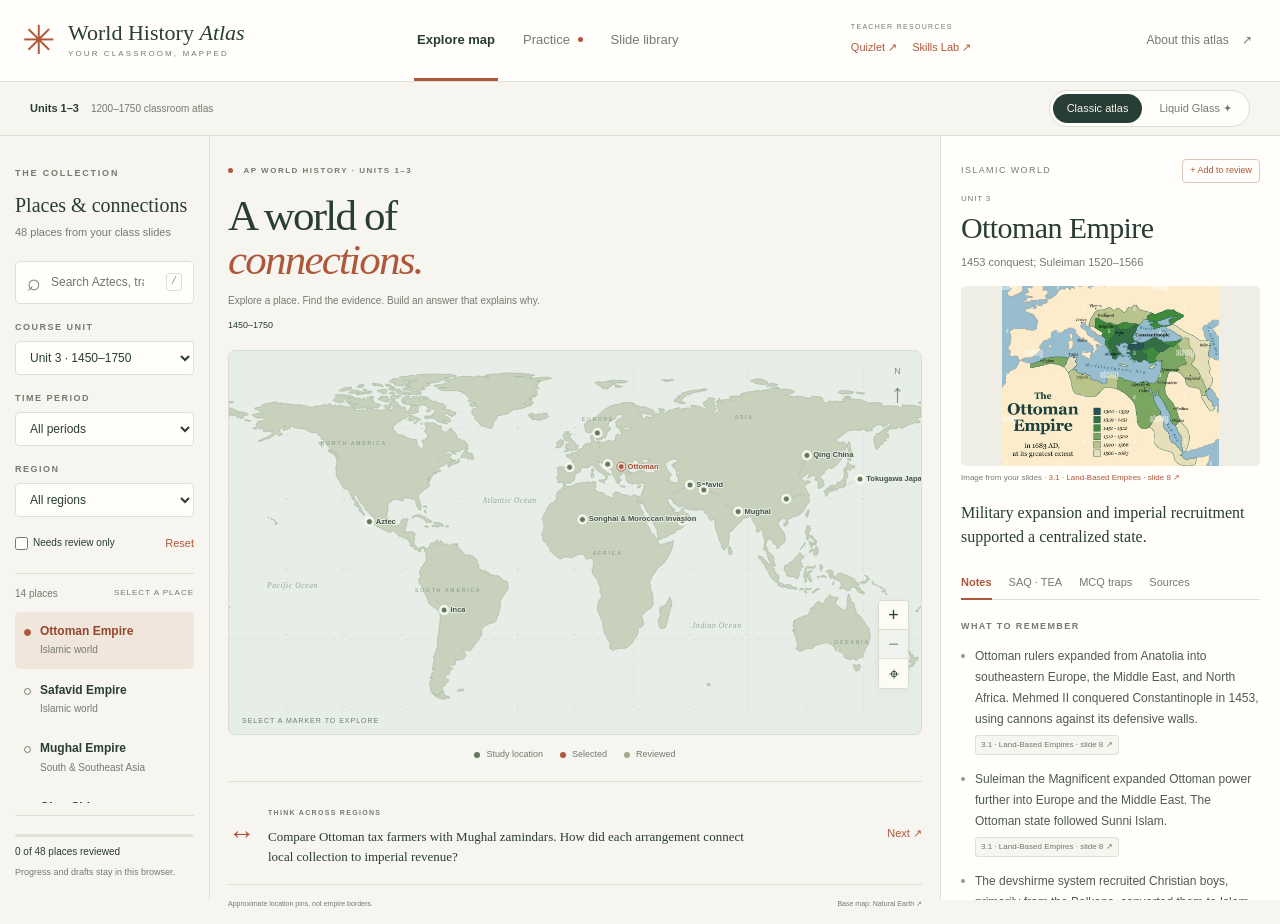
==== classic.html @ a4785c1b "Prototype live map glass navigation and marker previews" ====
<!doctype html>
<html lang="en" data-default-theme="classic" data-theme="classic">
<head>
  <meta charset="utf-8">
  <meta name="viewport" content="width=device-width,initial-scale=1">
  <meta name="description" content="An offline AP World History study atlas built from your classroom slides. Explore places, practice TEA responses, and revise with source-linked questions.">
  <meta name="theme-color" content="#f7f5ef">
  <title>World History Atlas · Classic</title>
  <link rel="icon" href="assets/favicon.svg" type="image/svg+xml">
  <script src="theme.js"></script>
  <link rel="stylesheet" href="styles.css">
  <link rel="stylesheet" href="unit3.css">
  <link rel="stylesheet" href="glass.css">
  <link rel="stylesheet" href="ocean-glass.css?v=classic-ocean">
  <link rel="stylesheet" href="live-glass.css?v=prototype-1">
  <script src="land.js" defer></script>
  <script src="sources.js" defer></script>
  <script src="data.js" defer></script>
  <script src="app.js?v=live-preview-1" defer></script>
  <script src="ocean-glass.js?v=classic-ocean" defer></script>
  <script src="live-glass.js?v=prototype-1" defer></script>
</head>
<body>
  <a href="#main" class="skip-link">Skip to study content</a>
  <header class="site-header">
    <a href="#explore" class="brand" aria-label="World History Atlas home"><span class="brand-symbol" aria-hidden="true">✳</span><span>World History <em>Atlas</em><small>YOUR CLASSROOM, MAPPED</small></span></a>
    <nav aria-label="Main navigation">
      <button class="nav-button active" data-view="explore" aria-current="page">Explore map</button>
      <button class="nav-button" data-view="practice">Practice <span class="nav-dot" aria-hidden="true"></span></button>
      <button class="nav-button" data-view="library">Slide library</button>
    </nav>
    <div class="teacher-links" role="group" aria-label="Teacher resources">
      <span class="teacher-links-label">TEACHER RESOURCES</span>
      <div class="teacher-links-items">
        <a href="https://quizlet.com/class/31576935/materials" target="_blank" rel="noopener noreferrer" aria-label="Open your teacher’s Quizlet class in a new tab">Quizlet ↗</a>
        <a href="https://ap-history-skills-lab.netlify.app/" target="_blank" rel="noopener noreferrer" aria-label="Open your teacher’s AP History Skills Lab in a new tab">Skills Lab ↗</a>
      </div>
    </div>
    <button class="about-button" id="about-button" aria-label="About sources and map">About this atlas <span aria-hidden="true">↗</span></button>
  </header>
  <div class="edition-toolbar">
    <div class="edition-scope"><strong>Units 1–3</strong><span>1200–1750 classroom atlas</span></div>
    <div class="edition-switch" role="group" aria-label="Choose a visual style">
      <a id="theme-classic" data-theme-choice="classic" href="classic.html" aria-current="page">Classic atlas</a>
      <a id="theme-glass" data-theme-choice="glass" href="glass.html">Liquid Glass <span aria-hidden="true">✦</span></a>
    </div>
  </div>
  <main id="main" tabindex="-1">
    <section id="view-explore" class="view explore-view" aria-label="Explore the study map">
      <aside class="sidebar" aria-label="Search and filter locations">
        <div class="sidebar-intro"><span class="eyebrow">THE COLLECTION</span><h2>Places & connections</h2><p><span id="entry-count">0</span> places from your class slides</p></div>
        <label class="search-box"><span aria-hidden="true">⌕</span><input id="search" type="search" placeholder="Search Aztecs, trade…" aria-label="Search places and study notes"><kbd>/</kbd></label>
        <div class="filter-section unit-filter"><label for="unit">COURSE UNIT</label><select id="unit"><option value="all">All units</option><option value="units12">Units 1–2 · 1200–1450</option><option value="unit3">Unit 3 · 1450–1750</option></select></div>
        <div class="filter-section"><label for="period">TIME PERIOD</label><select id="period"><option value="all">All periods</option><option value="core">1200–1450</option><option value="earlymodern">1450–1750 · Unit 3</option><option value="before">Before 1200 · context</option><option value="after">Later extensions · Units 1–2</option></select></div>
        <div class="filter-section"><label for="region">REGION</label><select id="region"><option value="all">All regions</option></select></div>
        <div class="revision-line"><label><input type="checkbox" id="revision-only"> Needs review only</label><button id="clear-filters" class="text-button">Reset</button></div>
        <div class="list-heading"><span id="result-count" role="status" aria-live="polite"></span><span>SELECT A PLACE</span></div>
        <div id="location-list" class="location-list" aria-label="Filtered study locations"></div>
        <div class="sidebar-bottom"><span class="progress-track"><span id="progress-bar"></span></span><p id="progress-label"></p><small>Progress and drafts stay in this browser.</small></div>
      </aside>
      <section class="atlas-stage" aria-label="World map">
        <div class="atlas-heading"><div class="eyebrow"><span class="live-dot"></span> AP WORLD HISTORY · UNITS 1–3</div><h1>A world of<br><em>connections.</em></h1><p>Explore a place. Find the evidence.<br> Build an answer that explains why.</p><div class="scope-note" id="scope-note">1200–1750 <span>Now including Unit 3: land-based empires</span></div></div>
        <div id="map-wrap" class="map-wrap">
          <div id="ocean-surface" class="ocean-surface" aria-hidden="true" data-renderer="pending">
            <canvas id="ocean-canvas"></canvas>
            <svg class="ocean-svg-fallback" viewBox="0 0 1100 610" preserveAspectRatio="none" focusable="false">
              <defs><filter id="ocean-photo-refraction" x="-12%" y="-12%" width="124%" height="124%" color-interpolation-filters="sRGB"><feTurbulence type="fractalNoise" baseFrequency="0.007 0.011" numOctaves="2" seed="12" result="ocean-flow"/><feGaussianBlur in="ocean-flow" stdDeviation="2.4" result="ocean-normal"/><feDisplacementMap in="SourceGraphic" in2="ocean-normal" scale="46" xChannelSelector="R" yChannelSelector="G"/></filter></defs>
              <image id="ocean-fallback-photo" x="-40" y="-24" width="1180" height="658" preserveAspectRatio="xMidYMid slice" filter="url(#ocean-photo-refraction)"/>
            </svg>
          </div>
          <svg id="world-map" viewBox="0 0 1100 610" role="group" aria-label="Interactive world study map. Select a marker, or use the location list. Drag to pan; use the zoom buttons to zoom.">
            <defs><pattern id="ocean-dots" width="12" height="12" patternUnits="userSpaceOnUse"><circle cx="1" cy="1" r="0.65" fill="#bfcbc6" opacity=".42"/></pattern></defs>
            <rect width="1100" height="610" fill="url(#ocean-dots)"/>
            <g id="map-world"><g id="graticule" aria-hidden="true"></g><g id="land" aria-hidden="true"></g><g id="map-labels" aria-hidden="true"></g><g id="markers"></g></g>
          </svg>
          <div class="map-controls" aria-label="Map controls"><button id="zoom-in" aria-label="Zoom in">+</button><button id="zoom-out" aria-label="Zoom out">−</button><button id="zoom-reset" aria-label="Reset map view">⌖</button></div>
          <div class="map-north" aria-hidden="true">N<span>↑</span></div>
          <div class="map-tooltip" id="map-tooltip" role="status"></div>
          <p class="map-help">SELECT A MARKER TO EXPLORE <span>Drag to pan · + / − to zoom</span></p>
        </div>
        <div class="map-legend"><span><i class="legend-dot"></i> Study location</span><span><i class="legend-dot selected"></i> Selected</span><span><i class="legend-dot known"></i> Reviewed</span></div>
        <div class="connection-note"><span class="note-icon" aria-hidden="true">↔</span><div><span class="eyebrow">THINK ACROSS REGIONS</span><p id="connection-text">Compare how states organized power, adapted to their environments, and connected through exchange.</p></div><button class="text-button" id="connection-next" aria-label="Next comparison idea">Next ↗</button></div>
        <footer class="map-footer"><span>Approximate location pins, not empire borders.</span><a class="ocean-credit" href="https://pixnio.com/media/dark-dark-blue-liquid-shadow-surface" target="_blank" rel="noopener noreferrer">Ocean photo · Adrian Pelletier ↗</a><a href="https://www.naturalearthdata.com/downloads/110m-physical-vectors/" target="_blank" rel="noreferrer">Base map: Natural Earth ↗</a></footer>
      </section>
      <aside id="detail-panel" class="detail-panel" aria-label="Selected location study panel" tabindex="-1"></aside>
    </section>

    <section id="view-practice" class="view practice-view" hidden aria-label="Practice and revision">
      <div class="page-intro"><span class="eyebrow">RECALL, EXPLAIN, CONNECT</span><h1>Make it <em>stick.</em></h1><p>Questions drawn from your classroom slides. Use the map’s filters to focus a session.</p></div>
      <div class="practice-layout">
        <aside class="practice-settings">
          <h2>Your revision session</h2><p id="practice-scope"></p>
          <label for="question-count">Questions</label><select id="question-count"><option value="10">Up to 10 questions</option><option value="20">Up to 20 questions</option><option value="all">All matching questions</option></select>
          <label class="check-label"><input id="quiz-review-only" type="checkbox"> Only places marked for review</label>
          <button id="start-quiz" class="primary-button">Start a session <span>→</span></button>
          <button id="resume-missed" class="secondary-button" hidden>Retry missed questions</button>
          <div class="practice-resources">
            <span class="eyebrow">PRACTICE WITH YOUR TEACHER</span>
            <a href="https://quizlet.com/class/31576935/materials" target="_blank" rel="noopener noreferrer">Quizlet class <span aria-hidden="true">↗</span><small>Open the class materials and question sets.</small></a>
            <a href="https://ap-history-skills-lab.netlify.app/" target="_blank" rel="noopener noreferrer">AP History Skills Lab <span aria-hidden="true">↗</span><small>SAQ prompts, teacher examples, and self-checks.</small></a>
          </div>
          <div class="practice-tip"><span class="eyebrow">A SMALL STUDY HABIT</span><p>Choose an answer before checking. Read the explanation, then open the source when you need the evidence.</p></div>
          <p class="muted small">These are original practice questions derived from the slides, not official College Board questions.</p>
        </aside>
        <div id="quiz-area" class="quiz-area" aria-live="polite"></div>
      </div>
    </section>

    <section id="view-library" class="view library-view" hidden aria-label="Classroom slide library">
      <div class="page-intro"><span class="eyebrow">GO BACK TO THE EVIDENCE</span><h1>Your classroom <em>library.</em></h1><p id="library-description">Original text, speaker notes where present, and embedded images from every classroom deck.</p></div>
      <div class="library-controls"><label class="search-box"><span aria-hidden="true">⌕</span><input id="library-search" type="search" placeholder="Search original slide text…" aria-label="Search slide library"></label><label class="sr-only" for="library-unit">Filter library by unit</label><select id="library-unit"><option value="all">All units</option><option value="units12">Units 1–2</option><option value="unit3">Unit 3</option></select><label class="sr-only" for="deck-filter">Filter by deck</label><select id="deck-filter"><option value="all">All classroom decks</option></select><button id="review-issues" class="secondary-button">Source notes to check</button></div>
      <div id="library-count" class="muted" role="status"></div><div id="slide-grid" class="slide-grid"></div><div id="library-pagination" class="pagination"></div>
    </section>
  </main>
  <dialog id="source-dialog" aria-labelledby="dialog-title"><div class="dialog-top"><span class="eyebrow">CLASSROOM SOURCE</span><button id="dialog-close" class="icon-button" aria-label="Close dialog">×</button></div><div id="dialog-content"></div></dialog>
  <div id="toast" class="toast" role="status" aria-live="polite"></div>
  <svg class="liquid-optics-defs" width="0" height="0" aria-hidden="true" focusable="false"><defs><filter id="atlas-control-refraction" x="-25%" y="-40%" width="150%" height="180%" color-interpolation-filters="sRGB"><feTurbulence type="fractalNoise" baseFrequency="0.019 0.052" numOctaves="2" seed="8" result="button-height"/><feGaussianBlur in="button-height" stdDeviation="1.15" result="button-normal"/><feDisplacementMap in="SourceGraphic" in2="button-normal" scale="18" xChannelSelector="R" yChannelSelector="G"/></filter></defs></svg>
  <noscript>This atlas needs JavaScript. Enable it in your browser and reopen this page.</noscript>
</body>
</html>
---- styles.css ----
:root{--paper:#f7f5ef;--white:#fffefa;--ink:#283d35;--muted:#747b72;--line:#dedfd5;--accent:#ae573b;--accent-bg:#f1e6dc;--sea:#e7ede7;--land:#c8d1bb;--sans:"Segoe UI",Arial,sans-serif;--serif:Georgia,"Times New Roman",serif}*{box-sizing:border-box}body{margin:0;color:var(--ink);background:var(--paper);font:14px/1.55 var(--sans)}button,input,select,textarea{font:inherit;color:inherit}button,a,input,select,textarea{-webkit-tap-highlight-color:transparent}button{cursor:pointer}button:disabled{cursor:default;opacity:.5}button{border:0;background:none}a{color:inherit;text-underline-offset:3px}button:focus-visible,a:focus-visible,input:focus-visible,select:focus-visible,textarea:focus-visible,[tabindex]:focus-visible{outline:3px solid #ae573b;outline-offset:3px}input[type=checkbox]{accent-color:var(--accent)}[hidden]{display:none!important}.sr-only{position:absolute;width:1px;height:1px;padding:0;margin:-1px;overflow:hidden;clip:rect(0,0,0,0);white-space:nowrap;border:0}.skip-link{position:fixed;top:-60px;left:12px;background:var(--ink);color:white;padding:10px;z-index:100}.skip-link:focus{top:8px}.site-header{height:82px;display:flex;align-items:center;justify-content:space-between;padding:0 30px;border-bottom:1px solid var(--line);gap:20px;background:var(--white)}.brand{display:flex;align-items:center;gap:12px;text-decoration:none;font:22px var(--serif);white-space:nowrap}.brand em{font-weight:normal}.brand-symbol{font:40px var(--serif);color:var(--accent)}.brand small{display:block;font:8px/2 var(--sans);letter-spacing:2.1px;color:var(--muted)}nav{display:flex;align-self:stretch;gap:22px}.nav-button{position:relative;padding:0 3px;color:#747b72;font-size:13px}.nav-button.active{color:var(--ink);font-weight:600}.nav-button.active:after{content:"";position:absolute;bottom:0;left:0;right:0;height:3px;background:var(--accent)}.nav-dot{display:inline-block;width:5px;height:5px;background:var(--accent);border-radius:50%;margin:0 0 2px 4px}.about-button{font-size:12px;color:var(--muted)}.about-button span{margin-left:10px}.explore-view{display:grid;grid-template-columns:235px minmax(350px,1fr) 385px;min-height:calc(100vh - 82px)}.sidebar{padding:27px 20px 20px;border-right:1px solid var(--line);display:flex;flex-direction:column;max-height:calc(100vh - 82px);position:sticky;top:0}.eyebrow{font-size:9px;font-weight:650;letter-spacing:1.8px;line-height:1.5;color:var(--muted)}h1,h2,h3,p{margin-top:0}h2{font:23px/1.2 var(--serif);font-weight:normal}.sidebar h2{font:20px/1.25 var(--serif);margin:10px 0 6px}.sidebar-intro p{font-size:11px;color:var(--muted);margin:0 0 20px}.search-box{display:flex;align-items:center;gap:8px;border:1px solid var(--line);border-radius:5px;background:var(--white);padding:9px 11px}.search-box>span{font-size:23px;line-height:1;color:var(--muted)}.search-box input{width:100%;min-width:0;outline:none;border:none;background:transparent;font-size:12px}.search-box:focus-within{outline:2px solid var(--accent);outline-offset:2px}.search-box kbd{font-size:10px;border:1px solid var(--line);padding:0 4px;border-radius:3px;color:#8b9188}.filter-section{margin-top:17px}.filter-section>label,.practice-settings>label:not(.check-label){display:block;font-size:9px;letter-spacing:1.5px;color:var(--muted);margin-bottom:6px;font-weight:600}select{border:1px solid var(--line);background:var(--white);padding:8px 25px 8px 10px;width:100%;border-radius:4px;font-size:12px}.revision-line{display:flex;align-items:center;justify-content:space-between;font-size:10px;margin:16px 0 19px;gap:6px}.revision-line label{display:flex;align-items:center;gap:5px}.revision-line input{margin:0}.text-button{font-size:11px;color:var(--accent);padding:2px 0;white-space:nowrap}.list-heading{display:flex;justify-content:space-between;align-items:center;font-size:8px;letter-spacing:1px;color:var(--muted);padding:12px 0 9px;border-top:1px solid var(--line)}.list-heading span:first-child{letter-spacing:0;font-size:10px}.location-list{overflow-y:auto;flex:1;min-height:140px;scrollbar-width:thin;padding-right:4px;margin-right:-4px}.location-item{width:100%;display:flex;gap:9px;align-items:flex-start;text-align:left;border-radius:5px;padding:11px 9px;margin:2px 0;transition:background .15s}.location-item:hover{background:#eeeee5}.location-item.active{background:var(--accent-bg);color:#94462d}.location-item .place-dot{flex-shrink:0;border:1.5px solid currentColor;width:7px;height:7px;border-radius:50%;margin-top:6px;color:#72816c}.location-item.active .place-dot{color:var(--accent);background:var(--accent)}.location-item .place-dot.known{background:#6e826b;color:#6e826b}.location-item strong{font-size:12px;font-weight:600;display:block;line-height:1.35}.location-item small{font-size:10px;display:block;color:var(--muted);margin-top:3px}.sidebar-bottom{padding-top:18px;margin-top:12px;border-top:1px solid var(--line)}.progress-track{height:3px;background:#e2e3d8;display:block;border-radius:3px;overflow:hidden}.progress-track>span{height:100%;background:#798a70;display:block;transition:width .3s}.sidebar-bottom p{font-size:10px;margin:7px 0 1px}.sidebar-bottom small{font-size:9px;color:var(--muted)}.atlas-stage{min-width:0;padding:0 26px;display:flex;flex-direction:column;overflow:hidden}.atlas-heading{padding-top:29px;position:relative}.atlas-heading .eyebrow{font-size:8px;letter-spacing:1.5px}.live-dot{display:inline-block;width:5px;height:5px;border-radius:50%;background:var(--accent);margin-right:7px}.atlas-heading h1{font:49px/1.02 var(--serif);letter-spacing:-1.8px;margin:17px 0 14px}.atlas-heading h1 em{font-weight:normal;color:var(--accent)}.atlas-heading p{position:absolute;right:0;top:73px;font-size:11px;color:var(--muted);line-height:1.85}.scope-note{font-size:9px;color:var(--ink);margin-bottom:20px}.scope-note>span{color:var(--muted);margin-left:13px;font-size:8px}.map-wrap{position:relative;min-width:0;background:var(--sea);border:1px solid #d8dfd5;border-radius:7px;overflow:hidden;flex:1;min-height:370px;max-height:570px;display:flex;align-items:center;justify-content:center}#world-map{width:100%;height:100%;min-height:370px;touch-action:none;cursor:grab;display:block}#world-map.dragging{cursor:grabbing}#land path{fill:var(--land);stroke:#aab9a1;stroke-width:.65;vector-effect:non-scaling-stroke}#graticule path{fill:none;stroke:#c8d1c8;stroke-width:.65;stroke-dasharray:2 6;opacity:.8;vector-effect:non-scaling-stroke}.continent-label{fill:#718073;font:8px var(--sans);letter-spacing:3px;opacity:.8}.ocean-label{fill:#82948c;font:italic 12px var(--serif);letter-spacing:1px;opacity:.8}.marker{cursor:pointer;outline:none}.marker .marker-halo{fill:#fffdf8;stroke:#fffdf8;stroke-width:2;opacity:.9}.marker .marker-core{fill:#617958;stroke:var(--sea);stroke-width:1.5}.marker.reviewed .marker-core{fill:#8e9f7d}.marker.selected .marker-core{fill:var(--accent)}.marker.selected .marker-halo{stroke:var(--accent);stroke-width:1.5}.marker:hover .marker-halo,.marker:focus-visible .marker-halo{stroke:var(--accent);stroke-width:3}.marker-label{font:12px var(--sans);font-weight:600;fill:#42523f;paint-order:stroke;stroke:#e7ede7;stroke-width:3px;stroke-linejoin:round;pointer-events:none}.marker.selected .marker-label{fill:#a24b31}.marker .leader{stroke:#7d8c78;stroke-width:.6;stroke-dasharray:2 2;pointer-events:none}.map-controls{position:absolute;bottom:45px;right:12px;display:flex;flex-direction:column;box-shadow:0 2px 8px #3147340b;border:1px solid #d5ddcf;border-radius:4px;overflow:hidden}.map-controls button{background:#fcfcf5;width:29px;height:29px;font-size:18px;line-height:1;border-bottom:1px solid #d5ddcf}.map-controls button:last-child{border-bottom:none}.map-controls button:hover{background:var(--accent-bg)}.map-north{position:absolute;top:16px;right:17px;font-size:9px;text-align:center;line-height:1;color:#7f8f7c}.map-north span{display:block;font:26px var(--serif);margin-top:3px}.map-help{position:absolute;bottom:8px;left:13px;right:12px;margin:0;font-size:7px;letter-spacing:1px;color:#6d7e70;pointer-events:none}.map-help span{float:right;letter-spacing:0}.map-tooltip{position:absolute;display:none;background:#293e36;color:#fffaf0;box-shadow:0 3px 15px #21362d22;border-radius:4px;padding:6px 10px;font-size:11px;pointer-events:none;z-index:5;max-width:220px}.map-tooltip.visible{display:block}.map-legend{display:flex;gap:17px;justify-content:center;font-size:9px;color:var(--muted);padding:13px 0 19px}.map-legend>span{display:flex;align-items:center;gap:6px}.legend-dot{width:6px;height:6px;border-radius:50%;background:#617958;display:inline-block}.legend-dot.selected{background:var(--accent)}.legend-dot.known{background:#a1ad8a}.connection-note{display:flex;gap:13px;align-items:center;padding:18px 0;border-top:1px solid var(--line);border-bottom:1px solid var(--line);margin-top:auto}.note-icon{font:27px var(--serif);color:var(--accent)}.connection-note .eyebrow{font-size:8px;letter-spacing:1.3px}.connection-note p{font:14px/1.5 var(--serif);margin:5px 0 0;max-width:480px}.connection-note button{margin-left:auto}.map-footer{font-size:8px;display:flex;justify-content:space-between;gap:8px;color:var(--muted);padding:14px 0}.map-footer a{text-decoration:none}.detail-panel{border-left:1px solid var(--line);background:var(--white);padding:24px 25px;max-height:calc(100vh - 82px);overflow:auto;position:sticky;top:0;scrollbar-width:thin}.detail-topline{display:flex;align-items:center;justify-content:space-between;font-size:9px;color:var(--muted);margin-bottom:10px}.detail-topline>span{letter-spacing:1.4px;text-transform:uppercase}.save-button{color:var(--accent);border:1px solid #dcc7b8;border-radius:4px;font-size:9px;padding:4px 7px}.save-button.saved{background:var(--accent-bg)}.detail-panel h2{font:33px/1.08 var(--serif);margin:5px 0 9px;letter-spacing:-.6px}.date-line{font-size:11px;color:var(--muted);margin-bottom:15px}.detail-figure{margin:0}.detail-figure button{padding:0;display:block;width:100%;background:#eeeee6;border-radius:5px;overflow:hidden}.detail-figure img{width:100%;height:180px;object-fit:contain;display:block}.detail-figure figcaption{font-size:8px;color:var(--muted);margin-top:6px}.detail-figure figcaption button{display:inline;background:none;color:var(--accent);width:auto;font-size:8px}.detail-summary{font:16px/1.5 var(--serif);margin:17px 0}.detail-tabs{display:flex;border-bottom:1px solid var(--line);gap:19px;margin:16px 0 20px}.detail-tabs button{font-size:11px;color:var(--muted);padding:8px 0;position:relative}.detail-tabs button.active{font-weight:600;color:var(--accent)}.detail-tabs button.active:after{content:"";height:2px;background:var(--accent);position:absolute;left:0;right:0;bottom:-1px}.detail-subhead{font-size:9px;letter-spacing:1.4px;color:var(--muted);margin:19px 0 12px}.fact-list{padding:0;list-style:none;margin:0}.fact-list li{padding:0 0 14px 14px;position:relative;font-size:12px;line-height:1.75;color:#4e5a50}.fact-list li:before{content:"";position:absolute;left:0;top:8px;width:4px;height:4px;border-radius:50%;background:#8f9b83}.source-chips{display:flex;flex-wrap:wrap;gap:5px;margin:8px 0 16px}.source-chip{font-size:9px;color:#6e786c;border:1px solid var(--line);border-radius:3px;padding:3px 6px;background:var(--paper)}.source-chip:hover{border-color:var(--accent);color:var(--accent)}.review-actions{display:flex;gap:8px;border-top:1px solid var(--line);padding-top:17px;margin-top:17px}.review-actions button{flex:1;font-size:10px;padding:9px;border:1px solid var(--line);border-radius:4px}.review-actions button.chosen{background:#e8eddf;border-color:#a9b69b}.review-actions button.review.chosen{background:var(--accent-bg);border-color:#d9ac93}.derived-label{font-size:9px;color:var(--muted);line-height:1.6}.prompt-box{background:#f2f0e7;border-left:2px solid #a7b39a;padding:13px;font:15px/1.5 var(--serif);margin-bottom:15px}.tea-line{display:grid;grid-template-columns:24px 1fr;gap:9px;margin:14px 0}.tea-letter{width:23px;height:23px;border:1px solid #b7c0ad;display:flex;align-items:center;justify-content:center;color:#718269;border-radius:50%;font:13px var(--serif)}.tea-line strong{display:block;font-size:9px;letter-spacing:1px;text-transform:uppercase;color:var(--muted);margin-bottom:4px}.tea-line p{font-size:12px;margin:0;color:#4e5a50}.primary-button,.secondary-button{border-radius:4px;padding:11px 16px;font-size:12px;display:inline-flex;align-items:center;justify-content:space-between;gap:12px}.primary-button{background:var(--ink);color:#fffaf0}.primary-button:hover{background:#40594b}.secondary-button{border:1px solid #cfd2c3;background:var(--white)}.secondary-button:hover{background:#efeee4}.wide{width:100%;margin:9px 0}.draft-field{display:block;margin:12px 0;font-size:10px;color:var(--muted)}textarea{display:block;width:100%;margin-top:5px;min-height:73px;resize:vertical;border:1px solid var(--line);border-radius:4px;padding:9px;background:#fffdf8;font-size:11px;line-height:1.6}.draft-status{font-size:9px;color:var(--muted)}.trap{padding:13px 0;border-bottom:1px solid var(--line);display:flex;gap:10px}.trap>span{color:var(--accent);font:19px var(--serif)}.trap p{margin:0;font-size:12px;line-height:1.75}.view:not(.explore-view){max-width:1180px;margin:auto;padding:40px 36px 70px}.page-intro{margin-bottom:30px}.page-intro h1{font:50px/1.1 var(--serif);letter-spacing:-1.5px;margin:13px 0}.page-intro h1 em{color:var(--accent);font-weight:normal}.page-intro p{color:var(--muted);max-width:680px;font-size:13px}.practice-layout{display:grid;grid-template-columns:285px 1fr;border-top:1px solid var(--line);padding-top:30px;gap:50px}.practice-settings{border-right:1px solid var(--line);padding-right:28px}.practice-settings h2{font-size:22px}.practice-settings>p{font-size:12px;color:var(--muted)}.practice-settings .primary-button{width:100%;margin:15px 0}.practice-settings .secondary-button{width:100%;margin:0 0 15px;justify-content:center}.check-label{font-size:11px;display:flex;gap:5px;align-items:center;margin:17px 0 3px}.practice-tip{margin-top:26px;padding-top:22px;border-top:1px solid var(--line)}.practice-tip p{font:17px/1.6 var(--serif);margin:9px 0 24px}.muted{color:var(--muted)}.small{font-size:10px!important}.quiz-empty{min-height:330px;background:#eeeee4;border:1px solid #e3e3d6;border-radius:6px;display:flex;flex-direction:column;justify-content:center;align-items:center;text-align:center;padding:40px}.quiz-empty .big-symbol{font:60px var(--serif);color:#a2ac93}.quiz-empty h2{margin:16px 0 8px;font-size:29px}.quiz-empty p{color:var(--muted);font-size:12px;max-width:340px}.quiz-topline{display:flex;justify-content:space-between;font-size:10px;color:var(--muted);margin-bottom:12px}.quiz-progress{height:3px;background:var(--line);margin-bottom:27px}.quiz-progress span{display:block;height:3px;background:var(--accent)}.quiz-area h2{font:28px/1.4 var(--serif);margin:12px 0 24px}.quiz-option{display:flex;align-items:center;gap:13px;width:100%;padding:15px;margin:9px 0;border:1px solid #d8dbce;border-radius:5px;background:var(--white);text-align:left;font-size:13px}.quiz-option>span{border:1px solid #d6dacb;border-radius:50%;width:25px;height:25px;display:flex;align-items:center;justify-content:center;flex-shrink:0;font-size:10px;color:var(--muted)}.quiz-option:not(:disabled):hover{border-color:#839675;background:#f0f3e9}.quiz-option.correct{background:#e7eddd;border-color:#91a478;opacity:1}.quiz-option.wrong{background:#f5e4da;border-color:#c98b6b;opacity:1}.quiz-option:disabled{opacity:.72}.quiz-feedback{margin-top:22px;border-left:3px solid #94a578;padding:5px 0 5px 16px}.quiz-feedback.wrong{border-color:var(--accent)}.quiz-feedback strong{font-size:12px}.quiz-feedback p{font-size:12px;color:#5f6c5e;margin:7px 0}.quiz-next{margin-top:20px}.quiz-result-number{font:66px/1 var(--serif);color:var(--accent);margin:25px 0 20px}.missed-list{margin:20px 0;padding:0;list-style:none}.missed-list li{border-bottom:1px solid var(--line);padding:12px 0;font-size:12px}.missed-list button{color:var(--accent);padding:3px 0}.library-controls{display:flex;align-items:center;gap:12px;margin-bottom:20px}.library-controls .search-box{flex:1}.library-controls select{max-width:240px}.library-controls .secondary-button{font-size:11px;white-space:nowrap}.slide-grid{display:grid;grid-template-columns:repeat(3,1fr);gap:20px;margin-top:18px}.slide-card{background:var(--white);border:1px solid var(--line);border-radius:5px;padding:17px;text-align:left;display:flex;flex-direction:column;min-height:220px;transition:border-color .15s}.slide-card:hover{border-color:#a0ad92}.slide-card .slide-card-image{height:100px;width:100%;object-fit:contain;background:#eeeee5;margin:10px 0 14px;border-radius:3px}.slide-card .eyebrow{font-size:8px;letter-spacing:1px}.slide-card h3{font:20px/1.3 var(--serif);margin:13px 0 10px}.slide-card p{font-size:11px;color:var(--muted);margin-bottom:15px}.slide-card .slide-open{font-size:10px;color:var(--accent);margin-top:auto}.pagination{display:flex;align-items:center;justify-content:center;gap:20px;margin-top:30px;font-size:12px}.pagination button{border:1px solid var(--line);padding:8px 13px;border-radius:4px;background:var(--white)}.empty-results{font-size:12px;padding:20px 7px;color:var(--muted)}dialog{width:min(840px,calc(100vw - 30px));max-height:88vh;border:1px solid #d1d6c5;border-radius:7px;padding:24px 30px;color:var(--ink);background:var(--white);box-shadow:0 20px 80px #1f382a30}dialog::backdrop{background:#253c30aa;backdrop-filter:blur(3px)}.dialog-top{display:flex;justify-content:space-between;align-items:center;margin-bottom:14px}.icon-button{font-size:24px;line-height:1;width:30px;height:30px;color:var(--muted)}dialog h2{font:31px/1.2 var(--serif);margin:8px 0 14px}dialog .file-name{font-size:11px;word-break:break-word;color:var(--muted)}.original-text{background:var(--paper);border:1px solid var(--line);border-radius:4px;padding:18px;margin:18px 0}.original-text p{font-size:13px;line-height:1.8;margin:0 0 10px;white-space:pre-wrap}.original-text p:last-child{margin:0}.source-image{margin:20px 0}.source-image img{max-width:100%;max-height:500px;display:block;object-fit:contain;margin:auto;background:#f2f1e9;border-radius:3px}.source-image figcaption{font-size:10px;color:var(--muted);margin-top:8px;display:flex;justify-content:space-between;gap:10px}.source-warning{padding:14px 16px;border-left:3px solid var(--accent);background:#f8eee3;font-size:12px;margin:18px 0}.source-warning p{margin:5px 0}.issue-item{border-bottom:1px solid var(--line);padding:18px 0}.issue-item h3{font:21px var(--serif);margin:0 0 8px}.issue-item p{font-size:12px;color:#5b675a}.about-copy p{font-size:13px;line-height:1.8}.about-stats{display:flex;gap:25px;padding:20px 0;border-top:1px solid var(--line);border-bottom:1px solid var(--line);margin:20px 0}.about-stats strong{display:block;font:32px var(--serif)}.about-stats span{font-size:10px;color:var(--muted)}.toast{position:fixed;bottom:22px;left:50%;transform:translate(-50%,20px);opacity:0;pointer-events:none;background:var(--ink);color:var(--paper);padding:11px 18px;font-size:12px;border-radius:5px;transition:.2s;z-index:20;max-width:90vw}.toast.visible{opacity:1;transform:translate(-50%,0)}.panel-empty{padding:40px 0}.storage-warning{font-size:10px;color:var(--accent)}
@media(min-width:1700px){.explore-view{grid-template-columns:270px minmax(350px,1fr) 420px}.atlas-stage{padding:0 42px}.detail-panel{padding:27px 30px}.atlas-heading h1{font-size:60px}.atlas-heading p{top:88px;font-size:13px}.sidebar{padding:30px 25px}.map-wrap{max-height:700px}.detail-figure img{height:220px}.fact-list li{font-size:12px}}
@media(max-width:1300px){.explore-view{grid-template-columns:210px minmax(310px,1fr) 340px}.site-header{padding:0 22px}.atlas-stage{padding:0 18px}.sidebar{padding:25px 15px 18px}.detail-panel{padding:23px 20px}.atlas-heading h1{font-size:43px}.atlas-heading p{position:static;font-size:10px;line-height:1.6;margin-top:-3px}.atlas-heading p br{display:none}.scope-note>span{display:none}.scope-note{margin-bottom:17px}.detail-panel h2{font-size:30px}.detail-tabs{gap:17px}.map-help span{display:none}.connection-note p{font-size:13px}.connection-note .eyebrow{font-size:7px}.map-footer{font-size:7px}.map-wrap{min-height:330px}#world-map{min-height:330px}}
@media(max-width:1050px){.explore-view{grid-template-columns:215px minmax(0,1fr)}.sidebar{max-height:780px;position:static}.detail-panel{grid-column:1/-1;position:static;max-height:none;border-top:1px solid var(--line);border-left:0;padding:28px max(30px,8vw)}.detail-figure img{height:280px}.detail-panel h2{font-size:38px}.detail-panel .fact-list li,.tea-line p,.trap p{font-size:13px}.detail-summary{font-size:20px}.detail-tabs button{font-size:12px}.detail-tabs{gap:25px}.atlas-stage{padding:0 24px}.atlas-heading p{position:absolute;top:65px;right:0;font-size:10px;max-width:150px}.atlas-heading p br{display:block}.map-wrap{min-height:350px}.atlas-heading h1{font-size:46px}.atlas-heading{padding-top:30px}.scope-note>span{display:inline}.map-footer{padding:13px 0}.about-button{display:none}.site-header{justify-content:space-between}.slide-grid{grid-template-columns:repeat(2,1fr)}.library-controls{flex-wrap:wrap}.library-controls .search-box{flex-basis:55%}.practice-layout{gap:28px;grid-template-columns:250px 1fr}.practice-settings{padding-right:20px}.quiz-area h2{font-size:24px}}
@media(max-width:700px){.site-header{height:auto;min-height:100px;flex-wrap:wrap;padding:14px 20px 0;gap:9px}.brand{font-size:20px}.brand-symbol{font-size:33px}.brand small{font-size:7px}nav{width:100%;height:39px;justify-content:space-between;gap:10px}.nav-button{font-size:12px}.explore-view{display:flex;flex-direction:column}.sidebar{border:0;border-bottom:1px solid var(--line);padding:16px 20px;max-height:none;display:grid;grid-template-columns:1fr 1fr;gap:10px 12px}.sidebar-intro,.sidebar-bottom{display:none}.sidebar>.search-box{grid-column:1/-1}.filter-section{margin:0}.filter-section label{font-size:8px;margin-bottom:4px}.revision-line{grid-column:1/-1;margin:2px 0}.list-heading{grid-column:1/-1;padding:5px 0;margin:0}.location-list{grid-column:1/-1;min-height:0;max-height:125px;display:grid;grid-template-columns:1fr 1fr;overflow-y:auto}.location-item{padding:8px 9px}.location-item small{font-size:8px}.location-item strong{font-size:10px}.atlas-stage{padding:0 20px}.atlas-heading{padding-top:23px}.atlas-heading h1{font-size:43px}.atlas-heading p{top:68px;max-width:125px;font-size:9px}.scope-note>span{font-size:7px;margin-left:7px}.map-wrap{min-height:300px}#world-map{min-height:300px}.map-legend{font-size:8px;gap:12px;padding:10px 0 16px}.connection-note{padding:15px 0}.connection-note p{font-size:13px}.map-footer{font-size:7px}.detail-panel{padding:24px 20px}.detail-figure img{height:220px}.detail-panel h2{font-size:34px}.fact-list li{font-size:12px!important}.view:not(.explore-view){padding:27px 20px 50px}.page-intro h1{font-size:40px}.page-intro p{font-size:12px}.practice-layout{display:block;padding-top:22px}.practice-settings{border-right:0;border-bottom:1px solid var(--line);padding:0 0 20px;margin-bottom:24px}.practice-tip{display:none}.practice-settings .muted.small{margin:0}.quiz-area h2{font-size:25px}.quiz-option{font-size:12px;padding:12px}.slide-grid{grid-template-columns:1fr}.slide-card{min-height:0}.library-controls .search-box{flex-basis:100%}.library-controls select{max-width:none;flex:1}.library-controls .secondary-button{padding:8px;font-size:10px}.about-stats{gap:17px}dialog{padding:18px}.original-text{padding:13px}.original-text p{font-size:12px}.source-image figcaption{font-size:9px}.toast{font-size:11px;width:max-content}.connection-note .text-button{font-size:10px}}
@media(prefers-reduced-motion:reduce){*{scroll-behavior:auto!important;transition:none!important}}
.teacher-links{display:flex;flex-direction:column;gap:3px;flex-shrink:0}.teacher-links-label{font-size:7px;letter-spacing:1.3px;color:var(--muted)}.teacher-links-items{display:flex;gap:15px}.teacher-links a{font-size:11px;color:var(--accent);text-decoration:none;padding:3px 0}.teacher-links a:hover{text-decoration:underline}.practice-resources{margin-top:18px;padding-top:17px;border-top:1px solid var(--line)}.practice-resources>a{display:block;text-decoration:none;font-size:12px;color:var(--accent);padding:12px 0 0}.practice-resources>a>span{float:right}.practice-resources small{display:block;font-size:10px;color:var(--muted);margin-top:3px;line-height:1.6}.practice-resources>a:hover{text-decoration:underline}.teacher-context-link{display:inline-block;font-size:10px;color:var(--accent);margin:0 0 16px;text-underline-offset:3px}
@media(min-width:701px) and (max-width:850px){.site-header{padding:0 18px;gap:12px}.brand{font-size:20px}.site-header nav{gap:14px}.nav-button{font-size:11px}.teacher-links a{font-size:10px}.teacher-links-items{gap:10px}}
@media(max-width:700px){.site-header .brand{order:0;width:100%}.site-header nav{order:1}.teacher-links{order:2;width:100%;flex-direction:row;align-items:center;justify-content:space-between;padding-bottom:12px;gap:10px}.teacher-links-label{font-size:8px;letter-spacing:1px}.teacher-links a{font-size:11px}.teacher-links-items{gap:20px}.practice-resources{padding-bottom:10px}.teacher-context-link{font-size:11px}}
---- unit3.css ----
/* Shared course additions. The original palette and typography stay in styles.css. */
:root{--atlas-chrome:136px}
.edition-toolbar{height:54px;display:flex;align-items:center;justify-content:space-between;padding:0 30px;border-bottom:1px solid var(--line);gap:15px}
.edition-scope{display:flex;align-items:center;gap:12px;font-size:11px}.edition-scope strong{font-weight:600}.edition-scope>span{font-size:10px;color:var(--muted)}
.edition-switch{display:flex;align-items:center;border:1px solid var(--line);padding:3px;border-radius:22px;gap:3px;background:var(--white)}
.edition-switch>a{text-decoration:none;font-size:11px;padding:6px 14px;border-radius:18px;color:var(--muted);white-space:nowrap}.edition-switch>a[aria-current=page]{background:var(--ink);color:var(--paper)}.edition-switch>a:hover:not([aria-current=page]){background:var(--accent-bg);color:var(--accent)}
.explore-view{min-height:calc(100vh - var(--atlas-chrome))}.sidebar,.detail-panel{max-height:calc(100vh - var(--atlas-chrome))}
.entry-unit{font-size:8px;letter-spacing:.8px;margin-bottom:7px;color:var(--muted)}
.image-period-note{margin:8px 0 0;font-size:10px;line-height:1.6;color:var(--accent);padding:8px 10px;border-left:2px solid var(--accent);background:var(--accent-bg)}
.fact-evidence{display:flex;flex-wrap:wrap;gap:4px;margin-top:5px}.fact-evidence .source-chip{font-size:8px;padding:2px 5px}
.library-controls{flex-wrap:wrap}.library-controls #library-unit{max-width:140px}.library-controls #deck-filter{max-width:265px}.library-controls .search-box{min-width:230px}
@media(max-width:1050px){.sidebar{max-height:840px}.detail-panel{max-height:none}.edition-toolbar{padding:0 24px}}
@media(max-width:700px){.edition-toolbar{height:auto;min-height:60px;padding:9px 20px;gap:8px;flex-wrap:wrap}.edition-scope{font-size:10px;gap:8px}.edition-scope>span{display:none}.edition-switch>a{font-size:10px;padding:6px 10px}.sidebar{max-height:none}.sidebar .unit-filter{grid-column:1/-1}.sidebar .revision-line{grid-column:1/-1}.library-controls #library-unit{max-width:120px}.library-controls #deck-filter{max-width:none}.entry-unit{font-size:9px}.image-period-note{font-size:11px}.fact-evidence .source-chip{font-size:9px}.edition-toolbar .edition-switch{margin-left:auto}}
@media(max-width:360px){.atlas-heading p{position:static;max-width:none;font-size:10px;margin:0 0 12px}.atlas-heading p br{display:none}}
---- glass.css ----
/* Liquid Glass-inspired web edition: glass for navigation, calm surfaces for reading. */
html[data-theme=glass]{--paper:#edf3fd;--white:#ffffff;--ink:#1d2a44;--muted:#5f708c;--line:#d3deef;--accent:#1463d6;--accent-bg:#deebff;--sea:#dceaf6;--land:#b7cedb;--sans:-apple-system,BlinkMacSystemFont,"Segoe UI",sans-serif;--serif:-apple-system,BlinkMacSystemFont,"Segoe UI",sans-serif;--atlas-chrome:172px;--glass-fill:rgba(255,255,255,.46);--glass-border:rgba(255,255,255,.86);color-scheme:light}
html[data-theme=glass] body{background:radial-gradient(ellipse at 0 8%,#d5efff 0,transparent 42%),radial-gradient(ellipse at 95% 14%,#dfe2ff 0,transparent 45%),radial-gradient(ellipse at 50% 100%,#d7f0ec 0,transparent 54%),#edf3fd;background-attachment:fixed;font-size:14px}
html[data-theme=glass] .site-header{height:76px;margin:16px 20px 0;padding:0 24px;border:1px solid var(--glass-border);border-radius:28px;background:linear-gradient(145deg,rgba(255,255,255,.76),rgba(255,255,255,.32));backdrop-filter:blur(26px) saturate(175%);-webkit-backdrop-filter:blur(26px) saturate(175%);box-shadow:inset 0 1px 0 #fff,0 8px 30px #3657870d;position:relative;z-index:2}
html[data-theme=glass] .brand{font-size:20px;font-weight:650;letter-spacing:-.6px;gap:10px}html[data-theme=glass] .brand em{font-style:normal;font-weight:400}html[data-theme=glass] .brand small{font-size:7px;letter-spacing:1.8px;font-weight:500}html[data-theme=glass] .brand-symbol{color:#327bd5;font:38px Georgia,serif}
html[data-theme=glass] .site-header nav{align-self:center;height:42px;border:1px solid #ffffffaa;border-radius:24px;padding:4px;gap:3px;background:#ffffff45;box-shadow:inset 0 1px 2px #fff9}
html[data-theme=glass] .nav-button{font-size:11px;padding:0 14px;border-radius:20px;color:#566984;white-space:nowrap}html[data-theme=glass] .nav-button.active{background:#ffffffe8;color:#174e9e;box-shadow:0 2px 7px #3c608c16,inset 0 1px 1px #fff}html[data-theme=glass] .nav-button.active:after{display:none}html[data-theme=glass] .nav-dot{background:#3c82dc}
html[data-theme=glass] .teacher-links-label{color:#6e7d95;letter-spacing:1.1px}html[data-theme=glass] .about-button{font-size:11px;color:#5d708a}
html[data-theme=glass] .edition-toolbar{height:56px;margin:12px 20px;padding:0 6px;border:0}html[data-theme=glass] .edition-scope strong{font-size:12px;letter-spacing:-.15px}html[data-theme=glass] .edition-scope>span{font-size:11px}
html[data-theme=glass] .edition-switch{padding:4px;border:1px solid #ffffffdc;background:#ffffff61;backdrop-filter:blur(22px) saturate(150%);-webkit-backdrop-filter:blur(22px) saturate(150%);box-shadow:inset 0 1px 1px #fff,0 4px 14px #567da510;border-radius:25px}html[data-theme=glass] .edition-switch>a{padding:8px 18px;font-size:11px}html[data-theme=glass] .edition-switch>a[aria-current=page]{background:#fff;color:#1766cb;box-shadow:0 2px 9px #516e9920,inset 0 1px 0 #fff}
html[data-theme=glass] .explore-view{grid-template-columns:235px minmax(350px,1fr) 385px;gap:18px;padding:0 20px 20px;min-height:calc(100vh - var(--atlas-chrome))}
html[data-theme=glass] .sidebar{padding:23px 18px 18px;border:1px solid var(--glass-border);border-radius:24px;background:linear-gradient(145deg,#ffffff96,#ffffff50);backdrop-filter:blur(28px) saturate(155%);-webkit-backdrop-filter:blur(28px) saturate(155%);box-shadow:inset 0 1px 0 #fff,0 8px 32px #3c62890a;max-height:calc(100vh - var(--atlas-chrome) - 20px);top:16px}
html[data-theme=glass] .sidebar h2{font-size:18px;font-weight:620;letter-spacing:-.5px;margin-top:9px}html[data-theme=glass] .sidebar-intro p{font-size:10px}html[data-theme=glass] .eyebrow{font-size:8px;letter-spacing:1.6px;font-weight:650}
html[data-theme=glass] .search-box{border:1px solid #ffffffb8;border-radius:13px;background:#ffffff8f;box-shadow:inset 0 1px 3px #47709b07;padding:10px 12px}html[data-theme=glass] .search-box input{font-size:11px}html[data-theme=glass] select{border:1px solid #ffffffa8;border-radius:11px;background-color:#ffffff97;font-size:11px;padding:8px 24px 8px 10px}html[data-theme=glass] .filter-section>label{font-size:8px;color:#6f7c92;letter-spacing:1.2px}
html[data-theme=glass] .location-item{padding:10px;border-radius:12px;transition:background .18s,box-shadow .18s}html[data-theme=glass] .location-item strong{font-size:11px}html[data-theme=glass] .location-item small{font-size:9px}html[data-theme=glass] .location-item:hover{background:#ffffff70}html[data-theme=glass] .location-item.active{background:linear-gradient(150deg,#fffefc,#ffffffb0);box-shadow:inset 0 1px 1px #fff,0 3px 12px #4879a919;color:#1a65c0}html[data-theme=glass] .location-item .place-dot{color:#578bb2}html[data-theme=glass] .location-item.active .place-dot{background:#2f7bd8;color:#2f7bd8}html[data-theme=glass] .location-item .place-dot.known{background:#67a396;color:#67a396}
html[data-theme=glass] .atlas-stage{padding:0 5px;overflow:visible}html[data-theme=glass] .atlas-heading{padding-top:15px}html[data-theme=glass] .atlas-heading h1{font-size:48px;line-height:1.03;font-weight:650;letter-spacing:-2.7px;margin:19px 0 15px}html[data-theme=glass] .atlas-heading h1 em{font-style:normal;font-weight:420;color:#4c7cca;letter-spacing:-2.5px}html[data-theme=glass] .atlas-heading p{top:73px;font-size:10px;line-height:1.8;color:#667a94;max-width:190px}html[data-theme=glass] .scope-note{font-size:9px;margin-bottom:20px}html[data-theme=glass] .scope-note>span{font-size:8px}
html[data-theme=glass] .map-wrap{border:1px solid #ffffffdb;border-radius:25px;background:linear-gradient(150deg,#e7f2fcd9,#cddff17a);box-shadow:inset 0 1px 1px #fff,0 12px 32px #426c970d;min-height:340px;overflow:hidden}html[data-theme=glass] #world-map{min-height:340px}html[data-theme=glass] #land path{stroke:#99b6c9;stroke-width:.65}html[data-theme=glass] #graticule path{stroke:#abc3d7;opacity:.6}html[data-theme=glass] .continent-label{fill:#6c879e}html[data-theme=glass] .ocean-label{fill:#7791ac}
html[data-theme=glass] .marker .marker-core{fill:#658eb2;stroke:#edf6fd}html[data-theme=glass] .marker .marker-halo{fill:#f5faff;stroke:#f5faff}html[data-theme=glass] .marker.selected .marker-core{fill:#2579df}html[data-theme=glass] .marker.selected .marker-halo{stroke:#3984df}html[data-theme=glass] .marker-label{fill:#3a5d7e;stroke:#e5f0fa;font-size:11px}html[data-theme=glass] .marker.selected .marker-label{fill:#1d69c7}html[data-theme=glass] .marker .leader{stroke:#6e93b2}html[data-theme=glass] .marker.reviewed .marker-core{fill:#75a898}
html[data-theme=glass] .map-controls{bottom:45px;right:13px;border:1px solid #ffffffef;border-radius:22px;background:#ffffff70;backdrop-filter:blur(16px) saturate(170%);-webkit-backdrop-filter:blur(16px) saturate(170%);box-shadow:inset 0 1px 0 #fff,0 3px 14px #476e9b18;padding:3px}html[data-theme=glass] .map-controls button{height:33px;width:33px;background:transparent;border-color:#c1d4e777;border-radius:17px;color:#456f9e}html[data-theme=glass] .map-controls button:hover{background:#fff9}html[data-theme=glass] .map-north,html[data-theme=glass] .map-help{color:#708da7}html[data-theme=glass] .map-tooltip{background:#ffffffec;color:#284c78;backdrop-filter:blur(18px);border:1px solid #fff;border-radius:12px;box-shadow:0 6px 16px #365a861b}
html[data-theme=glass] .map-legend{font-size:9px;padding-bottom:17px}html[data-theme=glass] .legend-dot{background:#658eb2}html[data-theme=glass] .legend-dot.selected{background:#2579df}html[data-theme=glass] .legend-dot.known{background:#75a898}html[data-theme=glass] .connection-note{padding:15px 0;border-color:#cfdaeb;gap:12px}html[data-theme=glass] .connection-note p{font-size:12px;line-height:1.65;color:#526883}html[data-theme=glass] .note-icon{color:#4b83c5}html[data-theme=glass] .map-footer{font-size:8px;color:#74859c;padding:13px 0}
html[data-theme=glass] .detail-panel{border:1px solid #fffffff0;background:#ffffffeb;border-radius:25px;padding:24px;box-shadow:0 10px 34px #42648d0b;max-height:calc(100vh - var(--atlas-chrome) - 20px);top:16px}html[data-theme=glass] .detail-panel h2{font-size:31px;font-weight:650;letter-spacing:-1.25px;line-height:1.1;margin:7px 0 11px}html[data-theme=glass] .entry-unit{color:#7690b0}html[data-theme=glass] .detail-figure button{border-radius:15px;background:#f1f5fb}html[data-theme=glass] .detail-figure img{height:180px}html[data-theme=glass] .detail-summary{font-size:16px;line-height:1.6;letter-spacing:-.3px;color:#3e5674;font-weight:450}
html[data-theme=glass] .detail-tabs{padding:4px;border:1px solid #e0e8f4;border-radius:16px;background:#edf3fb;gap:0;margin:18px 0}html[data-theme=glass] .detail-tabs button{flex:1;font-size:10px;white-space:nowrap;border-radius:12px;padding:8px 6px;color:#6c7e96}html[data-theme=glass] .detail-tabs button.active{background:#fff;color:#2063ba;box-shadow:0 2px 6px #58769c15}html[data-theme=glass] .detail-tabs button.active:after{display:none}html[data-theme=glass] .detail-subhead{letter-spacing:1.1px;font-size:8px;color:#70819a}html[data-theme=glass] .fact-list li{font-size:11px;line-height:1.85;color:#4b5b71}html[data-theme=glass] .fact-list li:before{background:#8ba4c4}html[data-theme=glass] .source-chip{border-radius:6px;border-color:#dfE7f2;background:#f3f7fc;color:#6580a2;font-size:8px}html[data-theme=glass] .source-chip:hover{border-color:#8bb3e6;color:#2766b4}html[data-theme=glass] .derived-label{color:#718198;line-height:1.8}html[data-theme=glass] .tea-line p,html[data-theme=glass] .trap p{color:#4c6079;font-size:11px;line-height:1.85}html[data-theme=glass] .tea-letter{border-color:#bad0ee;color:#4280c5}html[data-theme=glass] .prompt-box{background:#eef4fc;border-color:#8fb3e3;border-radius:0 12px 12px 0;font-size:15px}html[data-theme=glass] textarea{background:#fbfdff;border-color:#dce6f3;border-radius:12px;font-size:12px}
html[data-theme=glass] .primary-button{background:linear-gradient(165deg,#448be9,#2167ca);border:1px solid #3a7cce;border-radius:14px;box-shadow:inset 0 1px 0 #ffffff36,0 4px 12px #2869bb18;color:white}html[data-theme=glass] .primary-button:hover{background:#246ed2}html[data-theme=glass] .secondary-button,html[data-theme=glass] .review-actions button,html[data-theme=glass] .save-button{border-radius:12px;border-color:#d7e4f6;background:#f4f8ff;color:#4e7aac}html[data-theme=glass] .review-actions button.chosen{background:#e7f4ef;border-color:#a7cbbd;color:#4d7c6c}html[data-theme=glass] .review-actions button.review.chosen,html[data-theme=glass] .save-button.saved{background:#e6effe;border-color:#a9c8ed;color:#3777c7}
html[data-theme=glass] .view:not(.explore-view){padding-top:30px}html[data-theme=glass] .page-intro h1{font-weight:620;letter-spacing:-2px;font-size:48px}html[data-theme=glass] .page-intro h1 em{font-style:normal;color:#4b7dc6;font-weight:400}html[data-theme=glass] .quiz-empty{background:#ffffff8a;border:1px solid #fff;border-radius:25px;box-shadow:0 8px 24px #3c61890b}html[data-theme=glass] .quiz-empty h2,html[data-theme=glass] .quiz-area h2{font-weight:550;letter-spacing:-.8px}html[data-theme=glass] .quiz-option{border-radius:16px;border-color:#d6e2f2;background:#ffffffd1}html[data-theme=glass] .quiz-option:not(:disabled):hover{border-color:#9ebde6;background:#eaf2fd}html[data-theme=glass] .quiz-option.correct{background:#e3f2e9;border-color:#91b8a0}html[data-theme=glass] .quiz-option.wrong{background:#fdebe6;border-color:#d7a28e}html[data-theme=glass] .practice-tip p{font-size:16px;letter-spacing:-.3px}html[data-theme=glass] .slide-card{border:1px solid #fffffff0;border-radius:21px;background:#ffffffd6;box-shadow:0 8px 25px #577aa009}html[data-theme=glass] .slide-card h3{font-size:19px;font-weight:570;letter-spacing:-.4px}html[data-theme=glass] .slide-card-image{border-radius:12px}html[data-theme=glass] .pagination button{border-radius:12px}
html[data-theme=glass] dialog{border:1px solid #ffffffed;border-radius:25px;background:#fffffff5;box-shadow:0 25px 90px #25496b2b}html[data-theme=glass] dialog::backdrop{background:#344f7a66;backdrop-filter:blur(9px)}html[data-theme=glass] dialog h2{font-weight:600;letter-spacing:-.8px}html[data-theme=glass] .original-text{background:#f2f6fc;border-color:#dbe6f5;border-radius:14px}html[data-theme=glass] .source-warning,html[data-theme=glass] .image-period-note{background:#fff3df;border-color:#bd8c37;color:#796039}html[data-theme=glass] .toast{background:#ffffffed;color:#24578d;border:1px solid white;backdrop-filter:blur(15px);border-radius:16px;box-shadow:0 8px 25px #30527922}
@media(min-width:1700px){html[data-theme=glass] .explore-view{grid-template-columns:255px minmax(350px,1fr) 415px;gap:24px;padding:0 25px 25px}html[data-theme=glass] .atlas-heading h1{font-size:60px}html[data-theme=glass] .detail-panel{padding:28px}}
@media(max-width:1300px){html[data-theme=glass] .explore-view{grid-template-columns:210px minmax(300px,1fr) 340px;gap:14px;padding-left:16px;padding-right:16px}html[data-theme=glass] .sidebar{padding:21px 14px 16px}html[data-theme=glass] .detail-panel{padding:22px 19px}html[data-theme=glass] .atlas-heading h1{font-size:42px}html[data-theme=glass] .atlas-heading p{position:static;font-size:10px;margin-top:0;max-width:none;line-height:1.7}html[data-theme=glass] .detail-panel h2{font-size:29px}html[data-theme=glass] .site-header{padding:0 18px;gap:14px}html[data-theme=glass] .site-header nav{gap:0}html[data-theme=glass] .nav-button{padding:0 11px}html[data-theme=glass] .brand{font-size:18px}html[data-theme=glass] .detail-tabs button{font-size:9px;padding:8px 4px}}
@media(max-width:1050px){html[data-theme=glass] .explore-view{grid-template-columns:210px minmax(0,1fr);gap:17px}html[data-theme=glass] .sidebar{position:static;max-height:850px}html[data-theme=glass] .detail-panel{position:static;max-height:none;grid-column:1/-1;padding:30px 7vw}html[data-theme=glass] .detail-figure img{height:270px}html[data-theme=glass] .detail-panel h2{font-size:36px}html[data-theme=glass] .fact-list li,html[data-theme=glass] .tea-line p,html[data-theme=glass] .trap p{font-size:13px}html[data-theme=glass] .detail-tabs button{font-size:12px}html[data-theme=glass] .atlas-heading p{position:absolute;top:73px;max-width:155px}html[data-theme=glass] .atlas-heading h1{font-size:47px}html[data-theme=glass] .teacher-links a{font-size:10px}}
@media(min-width:701px) and (max-width:850px){html[data-theme=glass] .site-header{margin-left:16px;margin-right:16px;padding:0 14px;gap:8px}html[data-theme=glass] .brand{font-size:17px;gap:7px}html[data-theme=glass] .brand-symbol{font-size:30px}html[data-theme=glass] .nav-button{font-size:10px;padding:0 9px}html[data-theme=glass] .teacher-links-items{gap:9px}html[data-theme=glass] .teacher-links-label{font-size:6px;letter-spacing:.7px}html[data-theme=glass] .teacher-links a{font-size:9px}}
@media(max-width:700px){html[data-theme=glass] .site-header{height:auto;min-height:138px;margin:12px 12px 0;padding:15px 16px 0;gap:10px;border-radius:25px}html[data-theme=glass] .brand{font-size:20px}html[data-theme=glass] .brand-symbol{font-size:33px}html[data-theme=glass] .site-header nav{width:100%;height:39px;padding:3px;justify-content:space-between;gap:0}html[data-theme=glass] .nav-button{flex:1;font-size:11px;padding:0 9px}html[data-theme=glass] .teacher-links{padding-bottom:13px;gap:6px}html[data-theme=glass] .teacher-links-label{font-size:7px;letter-spacing:1px}html[data-theme=glass] .teacher-links a{font-size:10px}html[data-theme=glass] .edition-toolbar{height:auto;min-height:54px;margin:8px 15px;padding:4px 0}html[data-theme=glass] .edition-scope strong{font-size:11px}html[data-theme=glass] .edition-switch{padding:3px}html[data-theme=glass] .edition-switch>a{font-size:10px;padding:7px 11px}html[data-theme=glass] .explore-view{display:flex;flex-direction:column;padding:0 12px 16px;gap:15px}html[data-theme=glass] .sidebar{border-radius:23px;padding:16px;max-height:none;gap:10px 12px}html[data-theme=glass] .sidebar .search-box{padding:10px 11px}html[data-theme=glass] .location-item{padding:8px 9px}html[data-theme=glass] .location-item strong{font-size:10px}html[data-theme=glass] .location-item small{font-size:8px}html[data-theme=glass] .atlas-stage{padding:0 8px}html[data-theme=glass] .atlas-heading{padding-top:10px}html[data-theme=glass] .atlas-heading h1{font-size:43px;letter-spacing:-2.2px}html[data-theme=glass] .atlas-heading h1 em{letter-spacing:-2.1px}html[data-theme=glass] .atlas-heading p{top:61px;max-width:115px;font-size:9px;line-height:1.7}html[data-theme=glass] .map-wrap,html[data-theme=glass] #world-map{min-height:300px}html[data-theme=glass] .map-wrap{border-radius:23px}html[data-theme=glass] .map-legend{font-size:8px}html[data-theme=glass] .connection-note p{font-size:12px}html[data-theme=glass] .map-footer{font-size:7px}html[data-theme=glass] .detail-panel{padding:24px 18px;border-radius:24px}html[data-theme=glass] .detail-panel h2{font-size:32px}html[data-theme=glass] .detail-figure img{height:220px}html[data-theme=glass] .detail-tabs button{font-size:10px}html[data-theme=glass] .fact-list li{font-size:12px}html[data-theme=glass] .view:not(.explore-view){padding:25px 20px 45px}html[data-theme=glass] .page-intro h1{font-size:39px}}
@supports not ((backdrop-filter:blur(1px)) or (-webkit-backdrop-filter:blur(1px))){html[data-theme=glass] .site-header,html[data-theme=glass] .sidebar,html[data-theme=glass] .edition-switch,html[data-theme=glass] .map-controls{background:#f6faff}}
@media(prefers-reduced-transparency:reduce){html[data-theme=glass] .site-header,html[data-theme=glass] .sidebar,html[data-theme=glass] .edition-switch,html[data-theme=glass] .map-controls,html[data-theme=glass] .map-tooltip{background:#f5f9ff;backdrop-filter:none;-webkit-backdrop-filter:none}html[data-theme=glass] dialog::backdrop{backdrop-filter:none}}
@media(prefers-reduced-motion:reduce){html[data-theme=glass] *,html[data-theme=glass] *:before,html[data-theme=glass] *:after{transition:none!important;animation:none!important}}
@media(forced-colors:active){html[data-theme=glass] body,html[data-theme=glass] .site-header,html[data-theme=glass] .sidebar,html[data-theme=glass] .detail-panel{background:Canvas;color:CanvasText;backdrop-filter:none}html[data-theme=glass] .nav-button.active,html[data-theme=glass] .edition-switch>a[aria-current=page]{background:Highlight;color:HighlightText}}
html[data-theme=glass] .fact-list li,html[data-theme=glass] .tea-line p,html[data-theme=glass] .trap p{font-size:12px}
@media(max-width:360px){html[data-theme=glass] .atlas-heading p{position:static;max-width:none;font-size:10px;margin:0 0 12px}}
---- ocean-glass.css ----
/* Classic ocean with the existing Liquid Glass controls. */
.ocean-surface,.ocean-credit{display:none}.liquid-optics-defs{position:absolute;width:0;height:0;overflow:hidden;pointer-events:none}.liquid-control-optics{display:none}.liquid-control-label{display:contents}
html[data-theme=glass]{--ocean-photo:url("assets/ocean-surface.jpg")}
html[data-theme=glass] .map-wrap{isolation:isolate;background:#e7ede7;box-shadow:inset 0 0 0 1px #ffffff9c,0 14px 38px #163f651f;border:1px solid #ffffffeb}
html[data-theme=glass] .ocean-surface{display:none}
html[data-theme=glass] .ocean-surface canvas,html[data-theme=glass] .ocean-svg-fallback{display:block;width:100%;height:100%;pointer-events:none}
html[data-theme=glass] .ocean-svg-fallback{display:none;position:absolute;inset:0}
html[data-theme=glass] .ocean-surface[data-renderer=svg] canvas{display:none}
html[data-theme=glass] .ocean-surface[data-renderer=svg] .ocean-svg-fallback{display:block}
html[data-theme=glass] #world-map{position:relative;z-index:1;background:transparent}
html[data-theme=glass] #world-map>rect{fill:url(#ocean-dots);pointer-events:all}
html[data-theme=glass] #land{filter:drop-shadow(0 2px 2px #062a4650)}
html[data-theme=glass] #land path{fill:#e1ecf1;stroke:#f6fcff;stroke-width:.8}
html[data-theme=glass] #graticule path{stroke:#c8d1c8;opacity:.8}
html[data-theme=glass] .continent-label{fill:#47667b;opacity:1;font-size:8px;letter-spacing:2.2px}
html[data-theme=glass] .ocean-label{fill:#82948c;opacity:.8;font-size:12px;stroke:none}
html[data-theme=glass] .marker-label{fill:#204d77;stroke:#f2f8fc;stroke-width:3.4px}
html[data-theme=glass] .marker .marker-core{fill:#4d82b2;stroke:#fff}
html[data-theme=glass] .marker.selected .marker-core{fill:#126ee1}
html[data-theme=glass] .marker[data-entry=tokugawa] .marker-label,html[data-theme=glass] .marker[data-entry=japan] .marker-label{text-anchor:end;transform:translateX(-20px)}
html[data-theme=glass] .map-controls{z-index:3;backdrop-filter:blur(2px) saturate(140%);-webkit-backdrop-filter:blur(2px) saturate(140%);background:#eaf5ff36;box-shadow:inset 1px 1px 1px #fffffff0,inset -1px -1px 2px #33618f33,0 5px 14px #062d5340}
html[data-theme=glass] .map-help,html[data-theme=glass] .map-north{z-index:2;color:#6d7e70;text-shadow:none}
html[data-theme=glass] .map-wrap:after{display:none}
html[data-theme=glass] .ocean-credit{display:none}
html[data-theme=glass] .map-footer{flex-wrap:wrap;gap:6px 12px}

/* A background-only optical plane, independent of each button's readable label. */
html[data-theme=glass] .liquid-control{position:relative;isolation:isolate;overflow:hidden;transform:translateZ(0);transition:transform .18s ease,box-shadow .22s ease;background:#f4faff76;border:1px solid #ffffffbc;box-shadow:inset 1.3px 1.3px 1px #ffffffed,inset -1px -1px 1px #49759c2b,0 3px 10px #28527a10}
html[data-theme=glass] .liquid-control-optics{display:block;position:absolute;z-index:0;inset:-10px;border-radius:inherit;pointer-events:none;backdrop-filter:blur(.65px) saturate(160%);-webkit-backdrop-filter:blur(.65px) saturate(160%);filter:url(#atlas-control-refraction);background-image:linear-gradient(120deg,#d9edff80,#ffffffa8),var(--ocean-photo);background-size:auto,420px auto;background-position:center;opacity:.22;transform:scale(1.07);transition:transform .28s ease,opacity .22s ease}
html[data-theme=glass] .liquid-control-label{display:inline-flex;position:relative;z-index:2;align-items:center;justify-content:inherit;gap:inherit;width:100%;height:100%;pointer-events:none;font:inherit;letter-spacing:inherit;line-height:inherit;white-space:inherit}
html[data-theme=glass] .liquid-control:after{content:"";position:absolute;z-index:1;inset:0;border-radius:inherit;pointer-events:none;background:radial-gradient(ellipse at var(--glass-light-x,25%) var(--glass-light-y,0%),#ffffffa1 0,#ffffff24 28%,transparent 65%);box-shadow:inset 1px 1px 0 #ffffffb8,inset -1px -1px 1px #a2c8ee6b;opacity:.8;transition:opacity .2s ease}
html[data-theme=glass] .liquid-control:hover{box-shadow:inset 1.5px 1.5px 1px #fff,inset -1px -1px 2px #7fa3c03d,0 5px 13px #295d8b21}
html[data-theme=glass] .liquid-control:hover>.liquid-control-optics{transform:scale(1.16);opacity:.34}
html[data-theme=glass] .liquid-control:active{transform:scale(.965)}
html[data-theme=glass] .liquid-control:active>.liquid-control-optics{transform:scale(1.24)}
html[data-theme=glass] .nav-button.liquid-control{border-color:transparent;background:#eef7ff35;box-shadow:none}
html[data-theme=glass] .nav-button.liquid-control.active,html[data-theme=glass] .edition-switch>.liquid-control[aria-current=page]{background:#ffffffe0;box-shadow:inset 1px 1px 1px #fff,inset -1px -1px 1px #6f98bb32,0 2px 7px #355f8b24}
html[data-theme=glass] .primary-button.liquid-control{background:linear-gradient(150deg,#438febd9,#125fc6ed);border-color:#3b7dcc;color:#fff}
html[data-theme=glass] .primary-button.liquid-control>.liquid-control-optics{opacity:.35;background-image:linear-gradient(130deg,#207ce780,#134f9b80),var(--ocean-photo)}
html[data-theme=glass] .primary-button.liquid-control:after{opacity:.42}
html[data-theme=glass] .map-controls .liquid-control{border-color:#ffffff82;background:#eef8ff52;border-radius:50%;margin:2px 0;box-shadow:inset 1px 1px .6px #fffffff0,inset -1px -1px 1px #2e66905c;overflow:hidden}
html[data-theme=glass] .map-controls .liquid-control>.liquid-control-optics{opacity:.15}
html[data-theme=glass] .detail-tabs .liquid-control{border-color:transparent;background:#e9f3ff29;box-shadow:none}
html[data-theme=glass] .detail-tabs .liquid-control.active{background:#ffffffd6;box-shadow:inset 1px 1px 1px #fff,0 2px 6px #3666921a;border-color:#fff}
html[data-theme=glass] .about-button.liquid-control{border:0;background:transparent;box-shadow:none;padding:8px 10px;border-radius:16px}
html[data-theme=glass] .about-button.liquid-control>.liquid-control-optics{opacity:.08}
html[data-theme=glass] .icon-button.liquid-control{border-radius:50%}
/* Answer text stays in the original markup; the lens sits behind it. */
html[data-theme=glass] .quiz-option{position:relative;isolation:isolate;overflow:hidden;box-shadow:inset 1px 1px 1px #fff,inset -1px -1px 1px #7fa3c029;transition:transform .18s ease,box-shadow .2s ease}
html[data-theme=glass] .quiz-option:before{content:"";position:absolute;inset:-10px;z-index:-1;pointer-events:none;filter:url(#atlas-control-refraction);background:linear-gradient(120deg,#e1f1ff,#ffffffb8),var(--ocean-photo) center/700px auto;opacity:.13;transform:scale(1.05);transition:transform .2s ease,opacity .2s ease}
html[data-theme=glass] .quiz-option:not(:disabled):hover{box-shadow:inset 1px 1px 1px #fff,inset -1px -1px 1px #7fa3c03d,0 4px 14px #295d8b16}
html[data-theme=glass] .quiz-option:not(:disabled):hover:before{transform:scale(1.15);opacity:.22}
html[data-theme=glass] .quiz-option:not(:disabled):active{transform:scale(.986)}
html[data-theme=glass] .quiz-option.correct:before,html[data-theme=glass] .quiz-option.wrong:before{display:none}
@media(prefers-reduced-motion:reduce){html[data-theme=glass] .quiz-option,html[data-theme=glass] .quiz-option:before{transition:none!important;transform:none!important}}
@media(prefers-reduced-transparency:reduce),(forced-colors:active){html[data-theme=glass] .quiz-option:before{display:none}}
@media(prefers-reduced-motion:reduce){html[data-theme=glass] .liquid-control,html[data-theme=glass] .liquid-control:before,html[data-theme=glass] .liquid-control:after,html[data-theme=glass] .liquid-control-optics{transition:none!important;animation:none!important}html[data-theme=glass] .liquid-control:hover>.liquid-control-optics,html[data-theme=glass] .liquid-control:active,html[data-theme=glass] .liquid-control:active>.liquid-control-optics{transform:none}}
@media(prefers-reduced-transparency:reduce){html[data-theme=glass] .liquid-control{background:#f5f9ff;backdrop-filter:none;-webkit-backdrop-filter:none}html[data-theme=glass] .liquid-control-optics,html[data-theme=glass] .liquid-control:after{display:none}html[data-theme=glass] .primary-button.liquid-control{background:#1c68c9}html[data-theme=glass] .ocean-svg-fallback image{filter:none}}
@media(forced-colors:active){html[data-theme=glass] .ocean-surface,html[data-theme=glass] .liquid-control-optics,html[data-theme=glass] .liquid-control:after{display:none}html[data-theme=glass] .map-wrap{background:Canvas}html[data-theme=glass] .liquid-control{background:ButtonFace;color:ButtonText;border:1px solid ButtonText}html[data-theme=glass] .primary-button.liquid-control{background:Highlight;color:HighlightText}}
---- live-glass.css ----
/* Stage-one prototype. No selectors apply unless ?prototype=live-map is present. */
html[data-map-prototype=live][data-theme=glass]{--live-line:#9dabbc;--live-ink:#20334d;--live-muted:#536980;--live-shadow:0 10px 30px #25476219,0 2px 6px #2547620d}
html[data-map-prototype=live][data-theme=glass] .live-glass{isolation:isolate;overflow:hidden;background:transparent;backdrop-filter:none;-webkit-backdrop-filter:none;border:1px solid #ffffffed;box-shadow:var(--live-shadow),inset 0 1px 1px #fff;border-radius:24px}
.live-glass-optics{position:absolute;inset:0;z-index:0;border-radius:inherit;pointer-events:none;backdrop-filter:var(--live-lens-filter) saturate(108%);-webkit-backdrop-filter:var(--live-lens-filter) saturate(108%)}
.live-glass-tint{position:absolute;inset:0;z-index:1;border-radius:inherit;pointer-events:none;background:linear-gradient(145deg,#ffffff69,#f0f4ff80 48%,#e7eefb55);box-shadow:inset 1px 1px 1px #fff,inset -1px -1px 1px #829fc44d}
.live-glass-fallback{display:none;position:absolute;inset:0;z-index:0;width:100%;height:100%;pointer-events:none;filter:var(--live-lens-filter)}
.live-glass[data-glass-renderer=svg-map]>.live-glass-optics{display:none}
.live-glass[data-glass-renderer=svg-map]>.live-glass-fallback{display:block}
[data-glass-active=false]>.live-glass-optics,[data-glass-active=false]>.live-glass-tint,[data-glass-active=false]>.live-glass-fallback{display:none!important}
.live-glass[data-glass-renderer=opaque]{background:#f6f9ff!important}
.live-glass[data-glass-renderer=opaque]>.live-glass-optics,.live-glass[data-glass-renderer=opaque]>.live-glass-fallback{display:none}
.live-glass>:not(.live-glass-optics):not(.live-glass-tint):not(.live-glass-fallback){position:relative;z-index:2}
html[data-map-prototype=live][data-theme=glass] .site-header.live-glass{border-color:#fff;border-radius:26px}
html[data-map-prototype=live][data-theme=glass] .site-header nav{background:#f4f7fd40;border-color:#fff9;box-shadow:inset 0 1px 1px #ffffff9c}
/* Retain the current controls, but let these two prototype panes refract the map itself. */
html[data-map-prototype=live][data-theme=glass] .site-header.live-glass .liquid-control-optics{display:none}
html[data-map-prototype=live][data-theme=glass] .site-header.live-glass .nav-button{color:#465b74}
html[data-map-prototype=live][data-theme=glass] .site-header.live-glass .nav-button.active{color:#1254ae;background:#ffffffe0}
html[data-map-prototype=live][data-theme=glass] .map-tooltip{display:none}
html[data-map-prototype=live][data-theme=glass] .marker.previewing .marker-halo{stroke:#2368b4;stroke-width:2.8;fill:#fff}
html[data-map-prototype=live][data-theme=glass] .marker.previewing .marker-core{fill:#2368b4}
html[data-map-prototype=live][data-theme=glass] .marker-preview{position:absolute;z-index:12;width:280px;padding:18px;color:var(--live-ink);border-radius:21px;animation:live-card-in .16s ease-out;cursor:auto}
html[data-map-prototype=live][data-theme=glass] .marker-preview .live-glass-tint{background:linear-gradient(145deg,#ffffff9c,#f3f6ffc7 60%,#ecf2ff9e)}
.marker-preview .preview-meta{padding-right:25px;font-size:8px;font-weight:650;letter-spacing:1.2px;text-transform:uppercase;color:var(--live-muted);margin:0 0 9px}
.marker-preview h2{font:600 20px/1.2 var(--sans);letter-spacing:-.6px;margin:0 20px 5px 0}
.marker-preview .preview-dates{font-size:10px;color:var(--live-muted);margin:0 0 11px}
.marker-preview .preview-summary{font-size:12px;line-height:1.6;margin:0 0 14px;color:#354d68}
.marker-preview .preview-expand{display:flex;align-items:center;justify-content:space-between;width:100%;padding:9px 12px;background:#f9fbffb8;border:1px solid #fff;border-radius:12px;color:#145db6;font-size:11px;font-weight:600;box-shadow:0 2px 6px #2646680b;transition:background .15s,transform .15s}
.marker-preview .preview-expand:hover{background:#fff}.marker-preview .preview-expand:active{transform:scale(.98)}
.marker-preview .preview-close{position:absolute!important;top:12px;right:12px;width:26px;height:26px;border-radius:50%;border:1px solid #fff9;background:#f1f6ff9c;font-size:18px;line-height:1;color:#536a81;z-index:3!important}
.marker-preview .preview-close:hover{background:#fff}
.live-map-defs{position:absolute;width:0;height:0;overflow:hidden;pointer-events:none}
/* The current three columns remain. The same map now extends underneath them. */
@media(min-width:1051px){
  html[data-map-prototype=live][data-theme=glass][data-atlas-view=explore] .site-header{position:absolute;top:16px;left:20px;right:20px;margin:0;z-index:20}
  html[data-map-prototype=live][data-theme=glass][data-atlas-view=explore] .edition-toolbar{height:160px;margin:0;padding:108px 27px 0;align-items:flex-start;position:relative;z-index:15;pointer-events:none}
  html[data-map-prototype=live][data-theme=glass][data-atlas-view=explore] .edition-toolbar>*{pointer-events:auto}
  html[data-map-prototype=live][data-theme=glass][data-atlas-view=explore] .explore-view{position:relative;min-height:calc(100vh - 160px);gap:20px}
  html[data-map-prototype=live][data-theme=glass][data-atlas-view=explore] .atlas-stage{position:static;min-height:calc(100vh - 182px);padding:0 4px;pointer-events:none}
  html[data-map-prototype=live][data-theme=glass][data-atlas-view=explore] .atlas-stage>*{pointer-events:auto}
  html[data-map-prototype=live][data-theme=glass][data-atlas-view=explore] .map-wrap{position:absolute;top:-160px;left:0;right:0;height:max(820px,100vh);max-height:none;min-height:0;border:0;border-radius:0;box-shadow:none;z-index:0;background:#e7ede7}
  html[data-map-prototype=live][data-theme=glass][data-atlas-view=explore] #world-map{position:absolute;inset:0;width:100%;height:100%;min-height:0}
  html[data-map-prototype=live][data-theme=glass][data-atlas-view=explore] #land path{fill:#c2d3d6;stroke:#91a9b0;stroke-width:.65}
  html[data-map-prototype=live][data-theme=glass][data-atlas-view=explore] .sidebar,html[data-map-prototype=live][data-theme=glass][data-atlas-view=explore] .detail-panel{position:relative;z-index:6;top:0;max-height:calc(100vh - 182px);border-color:#ffffffeb;box-shadow:0 6px 22px #29465d0c}
  html[data-map-prototype=live][data-theme=glass][data-atlas-view=explore] .sidebar{background:#f7faffdb;backdrop-filter:blur(6px);-webkit-backdrop-filter:blur(6px)}
  html[data-map-prototype=live][data-theme=glass][data-atlas-view=explore] .detail-panel{background:#fcfdfff5}
  html[data-map-prototype=live][data-theme=glass][data-atlas-view=explore] .atlas-heading,html[data-map-prototype=live][data-theme=glass][data-atlas-view=explore] .map-legend,html[data-map-prototype=live][data-theme=glass][data-atlas-view=explore] .connection-note,html[data-map-prototype=live][data-theme=glass][data-atlas-view=explore] .map-footer{position:relative;z-index:3}
  html[data-map-prototype=live][data-theme=glass][data-atlas-view=explore] .atlas-heading{padding-top:8px;pointer-events:none}
  html[data-map-prototype=live][data-theme=glass][data-atlas-view=explore] .atlas-heading h1{font-size:31px;letter-spacing:-1.4px;margin:10px 0 9px}
  html[data-map-prototype=live][data-theme=glass][data-atlas-view=explore] .atlas-heading h1 br{display:none}
  html[data-map-prototype=live][data-theme=glass][data-atlas-view=explore] .atlas-heading h1 em{font-size:inherit;letter-spacing:inherit;margin-left:.2em}
  html[data-map-prototype=live][data-theme=glass][data-atlas-view=explore] .atlas-heading p{position:static;margin:0 0 9px;max-width:none;font-size:10px}
  html[data-map-prototype=live][data-theme=glass][data-atlas-view=explore] .atlas-heading p br{display:none}
  html[data-map-prototype=live][data-theme=glass][data-atlas-view=explore] .map-legend{margin-top:auto;padding:12px 0}
  html[data-map-prototype=live][data-theme=glass][data-atlas-view=explore] .connection-note{margin-top:0;padding:12px 14px;border:1px solid #ffffffd9;border-radius:15px;background:#f8fbffe0}
  html[data-map-prototype=live][data-theme=glass][data-atlas-view=explore] .map-footer{padding:10px 0;color:#59716f}
  html[data-map-prototype=live][data-theme=glass][data-atlas-view=explore] .map-controls{right:var(--live-controls-right,410px);bottom:var(--live-controls-bottom,180px);z-index:8}
  html[data-map-prototype=live][data-theme=glass][data-atlas-view=explore] .map-help{left:calc(235px + 40px);right:calc(385px + 45px);bottom:var(--live-help-bottom,180px)}
  html[data-map-prototype=live][data-theme=glass][data-atlas-view=explore] .map-north{right:calc(385px + 45px);top:175px}
}
@media(max-width:1050px){
  html[data-map-prototype=live][data-theme=glass] .site-header.live-glass{position:sticky;top:8px;z-index:20}
  html[data-map-prototype=live][data-theme=glass] .marker-preview{width:265px;padding:15px}
}
@media(prefers-reduced-motion:reduce){.marker-preview,.marker-preview button{animation:none!important;transition:none!important}}
@media(prefers-reduced-transparency:reduce),(forced-colors:active){
  html[data-map-prototype=live][data-theme=glass] .live-glass{background:#f6f9ff;backdrop-filter:none;-webkit-backdrop-filter:none}
  .live-glass>.live-glass-optics,.live-glass>.live-glass-tint,.live-glass>.live-glass-fallback{display:none!important}
}
@media(forced-colors:active){html[data-map-prototype=live][data-theme=glass] .live-glass{background:Canvas;color:CanvasText;border:1px solid CanvasText}.marker-preview .preview-meta,.marker-preview .preview-dates,.marker-preview .preview-summary{color:CanvasText}.marker-preview button{background:ButtonFace;color:ButtonText;border:1px solid ButtonText}}
@keyframes live-card-in{from{opacity:0;translate:0 4px}to{opacity:1;translate:0 0}}
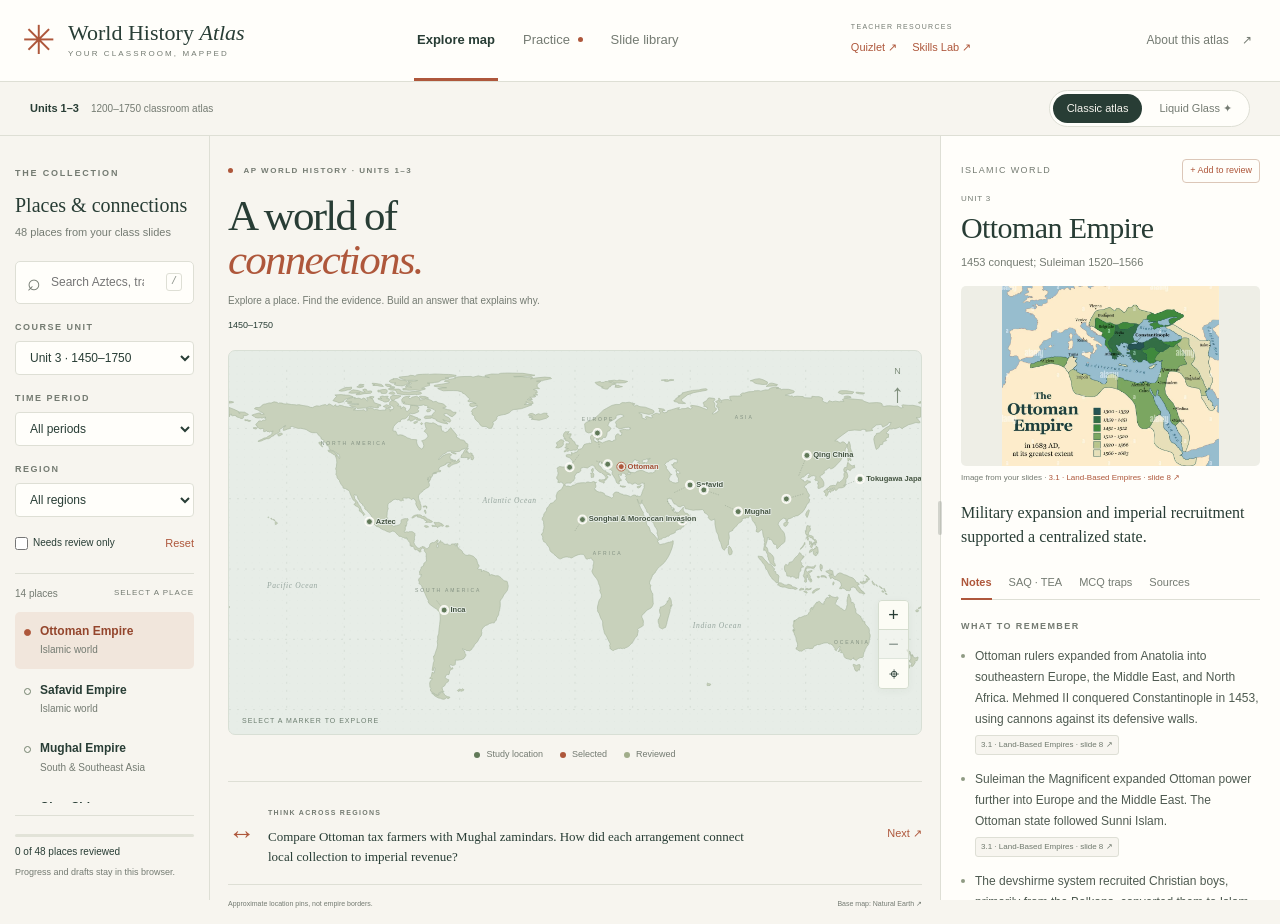
==== commit c0ffb654: "Add draggable study panel width with persistent sizing" ====
--- a/classic.html
+++ b/classic.html
@@ -12,13 +12,20 @@
   <link rel="stylesheet" href="unit3.css">
   <link rel="stylesheet" href="glass.css">
   <link rel="stylesheet" href="ocean-glass.css?v=classic-ocean">
-  <link rel="stylesheet" href="live-glass.css?v=prototype-1">
+  <link rel="stylesheet" href="live-glass.css?v=study-resize-1">
+  <link rel="stylesheet" href="glass-material.css?v=optics-3">
+  <link rel="stylesheet" href="map-interactions.css?v=map-gestures-1">
+  <link rel="stylesheet" href="study-controls.css?v=study-controls-1">
+  <link rel="stylesheet" href="study-resize.css?v=study-resize-1">
   <script src="land.js" defer></script>
   <script src="sources.js" defer></script>
   <script src="data.js" defer></script>
-  <script src="app.js?v=live-preview-1" defer></script>
+  <script src="app.js?v=map-gestures-1" defer></script>
   <script src="ocean-glass.js?v=classic-ocean" defer></script>
-  <script src="live-glass.js?v=prototype-1" defer></script>
+  <script src="glass-material.js?v=study-controls-1" defer></script>
+  <script src="live-glass.js?v=study-resize-1" defer></script>
+  <script src="glass-diagnostics.js?v=optics-3" defer></script>
+  <script src="study-resize.js?v=study-resize-1" defer></script>
 </head>
 <body>
   <a href="#main" class="skip-link">Skip to study content</a>
@@ -68,7 +75,7 @@
               <image id="ocean-fallback-photo" x="-40" y="-24" width="1180" height="658" preserveAspectRatio="xMidYMid slice" filter="url(#ocean-photo-refraction)"/>
             </svg>
           </div>
-          <svg id="world-map" viewBox="0 0 1100 610" role="group" aria-label="Interactive world study map. Select a marker, or use the location list. Drag to pan; use the zoom buttons to zoom.">
+          <svg id="world-map" viewBox="0 0 1100 610" role="group" aria-label="Interactive world study map. Select a marker, or use the location list. Drag to pan; use the mouse wheel or zoom buttons to zoom.">
             <defs><pattern id="ocean-dots" width="12" height="12" patternUnits="userSpaceOnUse"><circle cx="1" cy="1" r="0.65" fill="#bfcbc6" opacity=".42"/></pattern></defs>
             <rect width="1100" height="610" fill="url(#ocean-dots)"/>
             <g id="map-world"><g id="graticule" aria-hidden="true"></g><g id="land" aria-hidden="true"></g><g id="map-labels" aria-hidden="true"></g><g id="markers"></g></g>
@@ -76,7 +83,7 @@
           <div class="map-controls" aria-label="Map controls"><button id="zoom-in" aria-label="Zoom in">+</button><button id="zoom-out" aria-label="Zoom out">−</button><button id="zoom-reset" aria-label="Reset map view">⌖</button></div>
           <div class="map-north" aria-hidden="true">N<span>↑</span></div>
           <div class="map-tooltip" id="map-tooltip" role="status"></div>
-          <p class="map-help">SELECT A MARKER TO EXPLORE <span>Drag to pan · + / − to zoom</span></p>
+          <p class="map-help">SELECT A MARKER TO EXPLORE <span>Drag to pan · Scroll or + / − to zoom</span></p>
         </div>
         <div class="map-legend"><span><i class="legend-dot"></i> Study location</span><span><i class="legend-dot selected"></i> Selected</span><span><i class="legend-dot known"></i> Reviewed</span></div>
         <div class="connection-note"><span class="note-icon" aria-hidden="true">↔</span><div><span class="eyebrow">THINK ACROSS REGIONS</span><p id="connection-text">Compare how states organized power, adapted to their environments, and connected through exchange.</p></div><button class="text-button" id="connection-next" aria-label="Next comparison idea">Next ↗</button></div>
--- a/live-glass.css
+++ b/live-glass.css
@@ -7,9 +7,10 @@
 .live-glass[data-glass-renderer=svg-map]>.live-glass-optics{display:none}
 .live-glass[data-glass-renderer=svg-map]>.live-glass-fallback{display:block}
 [data-glass-active=false]>.live-glass-optics,[data-glass-active=false]>.live-glass-tint,[data-glass-active=false]>.live-glass-fallback{display:none!important}
+[data-glass-active=false]>.live-glass-edge{display:none!important}
 .live-glass[data-glass-renderer=opaque]{background:#f6f9ff!important}
 .live-glass[data-glass-renderer=opaque]>.live-glass-optics,.live-glass[data-glass-renderer=opaque]>.live-glass-fallback{display:none}
-.live-glass>:not(.live-glass-optics):not(.live-glass-tint):not(.live-glass-fallback){position:relative;z-index:2}
+.live-glass>:not(.live-glass-optics):not(.live-glass-tint):not(.live-glass-fallback):not(.live-glass-edge){position:relative;z-index:2}
 html[data-map-prototype=live][data-theme=glass] .site-header.live-glass{border-color:#fff;border-radius:26px}
 html[data-map-prototype=live][data-theme=glass] .site-header nav{background:#f4f7fd40;border-color:#fff9;box-shadow:inset 0 1px 1px #ffffff9c}
 /* Retain the current controls, but let these two prototype panes refract the map itself. */
@@ -36,7 +37,7 @@
   html[data-map-prototype=live][data-theme=glass][data-atlas-view=explore] .edition-toolbar{height:160px;margin:0;padding:108px 27px 0;align-items:flex-start;position:relative;z-index:15;pointer-events:none}
   html[data-map-prototype=live][data-theme=glass][data-atlas-view=explore] .edition-toolbar>*{pointer-events:auto}
   html[data-map-prototype=live][data-theme=glass][data-atlas-view=explore] .explore-view{position:relative;min-height:calc(100vh - 160px);gap:20px}
-  html[data-map-prototype=live][data-theme=glass][data-atlas-view=explore] .atlas-stage{position:static;min-height:calc(100vh - 182px);padding:0 4px;pointer-events:none}
+  html[data-map-prototype=live][data-theme=glass][data-atlas-view=explore] .atlas-stage{position:static;min-height:calc(100vh - 182px);height:calc(100vh - 182px);align-self:start;padding:0 4px;pointer-events:none}
   html[data-map-prototype=live][data-theme=glass][data-atlas-view=explore] .atlas-stage>*{pointer-events:auto}
   html[data-map-prototype=live][data-theme=glass][data-atlas-view=explore] .map-wrap{position:absolute;top:-160px;left:0;right:0;height:max(820px,100vh);max-height:none;min-height:0;border:0;border-radius:0;box-shadow:none;z-index:0;background:#e7ede7}
   html[data-map-prototype=live][data-theme=glass][data-atlas-view=explore] #world-map{position:absolute;inset:0;width:100%;height:100%;min-height:0}
@@ -53,10 +54,10 @@
   html[data-map-prototype=live][data-theme=glass][data-atlas-view=explore] .atlas-heading p br{display:none}
   html[data-map-prototype=live][data-theme=glass][data-atlas-view=explore] .map-legend{margin-top:auto;padding:12px 0}
   html[data-map-prototype=live][data-theme=glass][data-atlas-view=explore] .connection-note{margin-top:0;padding:12px 14px;border:1px solid #ffffffd9;border-radius:15px;background:#f8fbffe0}
-  html[data-map-prototype=live][data-theme=glass][data-atlas-view=explore] .map-footer{padding:10px 0;color:#59716f}
+  html[data-map-prototype=live][data-theme=glass][data-atlas-view=explore] .map-footer{position:absolute;top:calc(100% - 16px);left:var(--live-footer-left,279px);right:var(--live-footer-right,429px);padding:0;color:#59716f}
   html[data-map-prototype=live][data-theme=glass][data-atlas-view=explore] .map-controls{right:var(--live-controls-right,410px);bottom:var(--live-controls-bottom,180px);z-index:8}
-  html[data-map-prototype=live][data-theme=glass][data-atlas-view=explore] .map-help{left:calc(235px + 40px);right:calc(385px + 45px);bottom:var(--live-help-bottom,180px)}
-  html[data-map-prototype=live][data-theme=glass][data-atlas-view=explore] .map-north{right:calc(385px + 45px);top:175px}
+  html[data-map-prototype=live][data-theme=glass][data-atlas-view=explore] .map-help{left:calc(235px + 40px);right:var(--live-help-right,480px);bottom:var(--live-help-bottom,180px)}
+  html[data-map-prototype=live][data-theme=glass][data-atlas-view=explore] .map-north{right:var(--live-north-right,430px);top:175px}
 }
 @media(max-width:1050px){
   html[data-map-prototype=live][data-theme=glass] .site-header.live-glass{position:sticky;top:8px;z-index:20}
--- a/glass-material.css
+++ b/glass-material.css
@@ -0,0 +1,37 @@
+/* Optical refinement only. Camera, columns, navigation and reading panels retain
+   their existing layout. Approved refined material applies to all previews. */
+.preview-context{font-size:9px;line-height:1.5;color:#53687e;margin:-5px 0 12px}
+html[data-map-prototype=live][data-theme=glass] .marker.previewing.preview-pending .marker-core{fill:#fff;stroke:#2869a8;stroke-width:2}
+html[data-map-prototype=live][data-theme=glass] .marker.previewing.preview-pending .marker-halo{stroke-dasharray:3 2;stroke-width:2;fill:#ffffffad}
+html[data-map-prototype=live][data-theme=glass] .marker-preview[data-glass-material=refined]{border:1px solid transparent;box-shadow:0 10px 22px -9px #203c6545,0 2px 4px #203c651c}
+html[data-map-prototype=live][data-theme=glass] .marker-preview[data-glass-material=refined]>.live-glass-optics{backdrop-filter:var(--live-lens-filter);-webkit-backdrop-filter:var(--live-lens-filter);border-radius:20px}
+html[data-map-prototype=live][data-theme=glass] .marker-preview[data-glass-material=refined]>.live-glass-tint{box-shadow:none;background:linear-gradient(155deg,rgb(243 249 255 / calc(var(--glass-tint-alpha,.78)*.5)),rgb(233 241 252 / var(--glass-tint-alpha,.78)) 55%,rgb(219 232 247 / calc(var(--glass-tint-alpha,.78)*.7)));border-radius:20px}
+.live-glass-edge{position:absolute;inset:0;z-index:1;pointer-events:none;border-radius:20px;background-size:100% 100%;background-repeat:no-repeat}
+.live-glass-edge:after{content:"";position:absolute;inset:0;padding:1.2px;border-radius:inherit;pointer-events:none;background:radial-gradient(ellipse at var(--glass-light-x,25%) var(--glass-light-y,0%),#ffffffc7 0,#ffffff33 38%,transparent 73%);mask:linear-gradient(#000 0 0) content-box,linear-gradient(#000 0 0);mask-composite:exclude;-webkit-mask:linear-gradient(#000 0 0) content-box,linear-gradient(#000 0 0);-webkit-mask-composite:xor;opacity:.6}
+html[data-map-prototype=live][data-theme=glass] .marker-preview[data-glass-material=refined] .preview-meta{color:#3e5770}
+html[data-map-prototype=live][data-theme=glass] .marker-preview[data-glass-material=refined] .preview-summary{color:#263f58}
+html[data-map-prototype=live][data-theme=glass] .marker-preview[data-glass-material=refined] .preview-expand{background:#f6fbff7d;border-color:#ffffff91;box-shadow:inset 0 1px 0 #ffffffa3,0 1px 2px #12385817}
+html[data-map-prototype=live][data-theme=glass] .marker-preview[data-glass-material=refined] .preview-expand:hover{background:#f6fbffb8}
+html[data-map-prototype=live][data-theme=glass] .marker-preview[data-glass-material=refined] .preview-close{background:#f4f9ff61;border-color:#ffffff70}
+/* Explicitly temporary diagnostics: off unless the URL requests them. */
+#glass-diagnostics{position:fixed;z-index:25;left:var(--diagnostic-left,280px);bottom:22px;width:var(--diagnostic-width,480px);max-width:calc(100vw - 24px);padding:13px 15px;border:1px solid #abb9c9;border-radius:15px;background:#f8fbfff5;color:#20354c;box-shadow:0 4px 18px #203c6517;font-size:11px}
+#glass-diagnostics .diagnostic-heading{display:flex;align-items:center;justify-content:space-between;gap:12px;margin-bottom:8px}
+#glass-diagnostics h2{font:600 12px var(--sans);margin:0;letter-spacing:0}
+#glass-diagnostics .diagnostic-close{font-size:17px;width:25px;height:25px;border-radius:50%;color:#4a6178}
+#glass-diagnostics .diagnostic-variants{display:flex;gap:6px;margin:0 0 9px}
+#glass-diagnostics [data-material]{flex:1;padding:7px 9px;border:1px solid #bac8d8;border-radius:9px;background:#fff;font-size:10px}
+#glass-diagnostics [data-material][aria-pressed=true]{background:#e4effb;border-color:#5283ba;color:#174f8d}
+#glass-diagnostics .diagnostic-tint-label{display:flex;justify-content:space-between;font-size:9px;color:#435b75}
+#glass-diagnostics input[type=range]{display:block;width:100%;height:18px;margin:3px 0 6px;accent-color:#3b74b2}
+#glass-diagnostics .diagnostic-options{display:flex;flex-wrap:wrap;gap:5px 15px;font-size:10px;align-items:center}
+#glass-diagnostics .diagnostic-options label{display:flex;align-items:center;gap:5px}
+#glass-diagnostics input[type=checkbox]{margin:0}
+#glass-diagnostics .diagnostic-status{font-size:9px;color:#536a80;line-height:1.5;margin:8px 0 0}
+#glass-diagnostics .diagnostic-reopen{font-size:10px;color:#1e5e9f;text-decoration:underline;padding:0}
+.glass-diagnostic-grid{pointer-events:none}
+@media(max-width:1050px){#glass-diagnostics{left:12px;bottom:12px;width:min(480px,calc(100vw - 24px))}}
+@media(prefers-reduced-transparency:reduce),(forced-colors:active){
+  html[data-map-prototype=live][data-theme=glass] .marker-preview[data-glass-material=refined]{background:#f6f9ff;border-color:#9cacc0}
+  .live-glass-edge{display:none!important}
+}
+@media(forced-colors:active){#glass-diagnostics{background:Canvas;color:CanvasText;border-color:CanvasText}#glass-diagnostics button{background:ButtonFace;color:ButtonText}.preview-context{color:CanvasText}html[data-map-prototype=live][data-theme=glass] .marker-preview[data-glass-material=refined] .preview-meta,html[data-map-prototype=live][data-theme=glass] .marker-preview[data-glass-material=refined] .preview-summary{color:CanvasText}}
--- a/map-interactions.css
+++ b/map-interactions.css
@@ -0,0 +1,6 @@
+/* Map gestures never select document text. Reading and draft fields stay selectable
+   outside an active pan, including after cancellation or lost pointer capture. */
+#world-map,#world-map *{-webkit-user-select:none;user-select:none;-webkit-touch-callout:none}
+body.map-panning,body.map-panning *{-webkit-user-select:none!important;user-select:none!important}
+.map-controls button{display:grid;place-items:center;padding:0}
+html[data-theme=glass] .map-controls .liquid-control-label{display:flex;align-items:center;justify-content:center;width:100%;height:100%}
--- a/study-controls.css
+++ b/study-controls.css
@@ -0,0 +1,31 @@
+/* Right-side actions share the approved preview material. Historical images and
+   long-form text are intentionally outside this optical component. */
+html[data-map-prototype=live][data-theme=glass] .detail-panel .study-glass-control.live-glass{--glass-tint-alpha:.780;background:transparent;border:1px solid transparent;border-radius:var(--study-control-radius,12px);color:#235b94;box-shadow:0 3px 8px -4px #203c6538,0 1px 2px #203c6514;transition:transform .15s ease,box-shadow .15s ease}
+html[data-map-prototype=live][data-theme=glass] .detail-panel .study-glass-control>.liquid-control-optics,html[data-map-prototype=live][data-theme=glass] .detail-panel .study-glass-control:after{display:none!important}
+html[data-map-prototype=live][data-theme=glass] .detail-panel .study-glass-control>.live-glass-optics{backdrop-filter:var(--live-lens-filter);-webkit-backdrop-filter:var(--live-lens-filter);border-radius:inherit}
+html[data-map-prototype=live][data-theme=glass] .detail-panel .study-glass-control>.live-glass-tint{background:linear-gradient(155deg,rgb(243 249 255 / calc(var(--glass-tint-alpha)*.5)),rgb(233 241 252 / var(--glass-tint-alpha)) 55%,rgb(219 232 247 / calc(var(--glass-tint-alpha)*.7)));box-shadow:none;border-radius:inherit}
+html[data-map-prototype=live][data-theme=glass] .detail-panel .study-glass-control>.live-glass-edge{border-radius:inherit}
+html[data-map-prototype=live][data-theme=glass] .detail-panel .study-glass-control>.liquid-control-label{filter:none;color:inherit}
+html[data-map-prototype=live][data-theme=glass] .detail-panel .study-glass-control:hover{background:transparent;box-shadow:0 4px 10px -4px #203c6540,0 1px 3px #203c651b}
+html[data-map-prototype=live][data-theme=glass] .detail-panel .study-glass-control:active{transform:scale(.98)}
+html[data-map-prototype=live][data-theme=glass] .detail-panel .primary-button.study-glass-control{color:#145db6;font-weight:600}
+html[data-map-prototype=live][data-theme=glass] .detail-tabs .study-glass-control{color:#536b83}
+html[data-map-prototype=live][data-theme=glass] .detail-tabs .study-glass-control.active{color:#145db6;border-color:#aac7e8;font-weight:600}
+html[data-map-prototype=live][data-theme=glass] .detail-tabs .study-glass-control.active>.live-glass-tint{background:linear-gradient(155deg,#f4faffc9,#dceaffd9)}
+html[data-map-prototype=live][data-theme=glass] .review-actions .study-glass-control.chosen{color:#285f4a;border-color:#9fbfac}
+html[data-map-prototype=live][data-theme=glass] .review-actions .study-glass-control.chosen>.live-glass-tint{background:linear-gradient(155deg,#f0fbf5cb,#d9eee2db)}
+html[data-map-prototype=live][data-theme=glass] .review-actions .study-glass-control.review.chosen,html[data-map-prototype=live][data-theme=glass] .detail-panel .save-button.study-glass-control.saved{color:#145db6;border-color:#aac7e8}
+html[data-map-prototype=live][data-theme=glass] .review-actions .study-glass-control.review.chosen>.live-glass-tint,html[data-map-prototype=live][data-theme=glass] .detail-panel .save-button.study-glass-control.saved>.live-glass-tint{background:linear-gradient(155deg,#f4faffc9,#dceaffd9)}
+html[data-map-prototype=live][data-theme=glass] .detail-panel .source-chip{background:linear-gradient(155deg,#f3f9ff85,#e9f1fcc7);border-color:#c9d9ec;color:#4a6d94;box-shadow:inset 0 1px 0 #ffffffd9,inset 0 -1px 0 #294b7012}
+/* A non-map fallback retains the real panel's neutral surface; it never invents
+   geography behind controls in the nearly opaque study panel. */
+html[data-map-prototype=live][data-theme=glass] .detail-panel .study-glass-control[data-glass-renderer=surface-tint]>.live-glass-optics{backdrop-filter:blur(1px);-webkit-backdrop-filter:blur(1px)}
+.study-glass-control[data-glass-renderer=surface-tint]>.live-glass-fallback{display:none}
+html[data-theme=classic] .study-glass-control>.live-glass-optics,html[data-theme=classic] .study-glass-control>.live-glass-tint,html[data-theme=classic] .study-glass-control>.live-glass-edge,html[data-theme=classic] .study-glass-control>.live-glass-fallback{display:none!important}
+@media(prefers-reduced-motion:reduce){.study-glass-control{transition:none!important;transform:none!important}}
+@media(prefers-reduced-transparency:reduce),(forced-colors:active){
+  html[data-map-prototype=live][data-theme=glass] .detail-panel .study-glass-control.live-glass{background:#f4f8ff;border-color:#b8cce4}
+  html[data-map-prototype=live][data-theme=glass] .detail-panel .study-glass-control.chosen{background:#e2f1e8}
+  html[data-map-prototype=live][data-theme=glass] .detail-panel .study-glass-control.saved,html[data-map-prototype=live][data-theme=glass] .detail-tabs .study-glass-control.active{background:#e0ecfc}
+}
+@media(forced-colors:active){html[data-map-prototype=live][data-theme=glass] .detail-panel .study-glass-control.live-glass{background:ButtonFace;color:ButtonText;border-color:ButtonText}html[data-map-prototype=live][data-theme=glass] .detail-panel .study-glass-control.active,html[data-map-prototype=live][data-theme=glass] .detail-panel .study-glass-control.chosen{background:Highlight;color:HighlightText}}
--- a/study-resize.css
+++ b/study-resize.css
@@ -0,0 +1,15 @@
+/* Keep the established columns; expose only the reading pane's left edge. */
+.explore-view{position:relative}
+.study-resize-handle{display:none}
+@media(min-width:1051px){
+  .study-resize-handle{display:block;position:absolute;z-index:9;width:14px;padding:0;cursor:col-resize;touch-action:none;user-select:none;-webkit-user-select:none;color:var(--muted);border-radius:7px}
+  .study-resize-handle::before{content:"";position:absolute;left:6px;top:26px;bottom:26px;width:2px;border-radius:2px;background:currentColor;opacity:0;transition:opacity .15s}
+  .study-resize-handle::after{content:"";position:absolute;left:5px;top:calc(50% - 17px);width:4px;height:34px;border-radius:4px;background:currentColor;opacity:.28;transition:opacity .15s}
+  .study-resize-handle:hover::before,.study-resize-handle:focus-visible::before,body.study-resizing .study-resize-handle::before{opacity:.24}
+  .study-resize-handle:hover::after,.study-resize-handle:focus-visible::after,body.study-resizing .study-resize-handle::after{opacity:.75}
+  .study-resize-handle:focus-visible{outline:none}
+  .study-resize-handle:focus-visible::after{outline:2px solid var(--accent);outline-offset:3px}
+}
+body.study-resizing,body.study-resizing *{cursor:col-resize!important;user-select:none!important;-webkit-user-select:none!important}
+@media(prefers-reduced-motion:reduce){.study-resize-handle::before,.study-resize-handle::after{transition:none}}
+@media(forced-colors:active){.study-resize-handle{color:CanvasText}}
